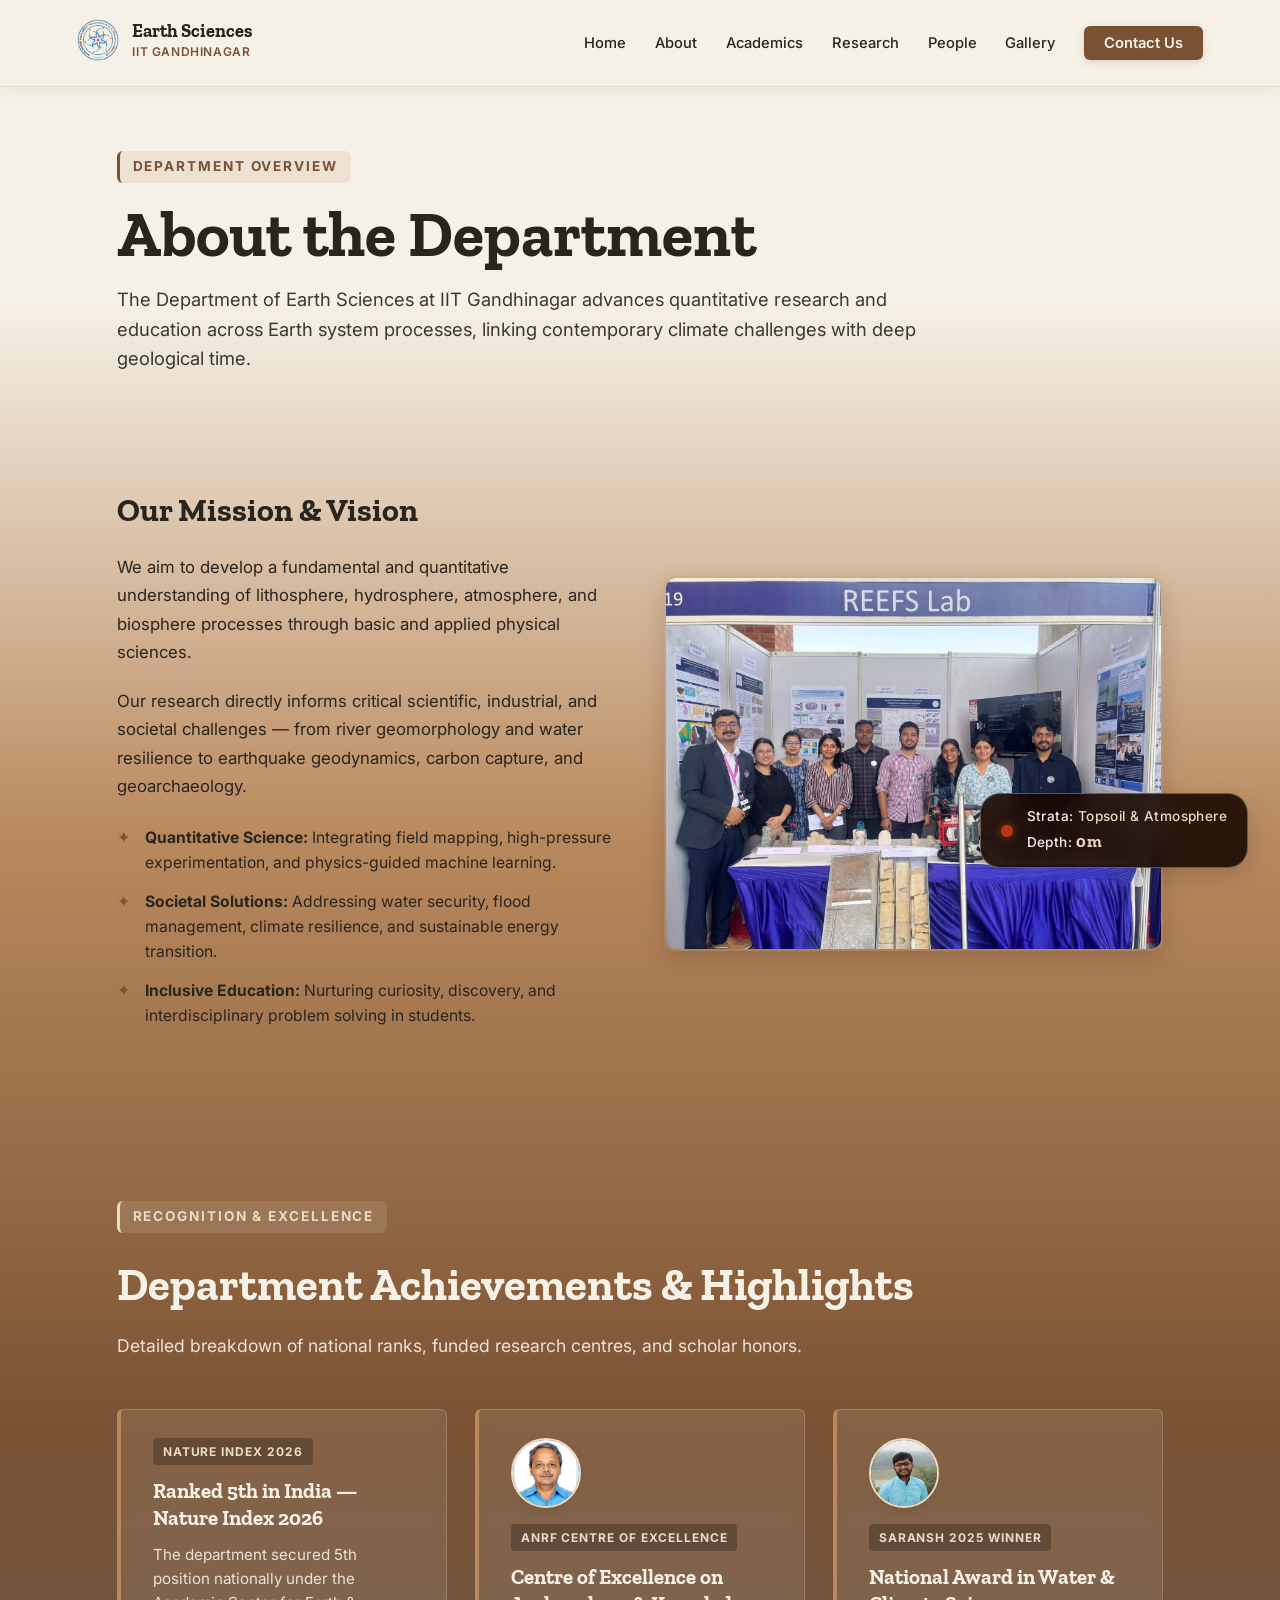
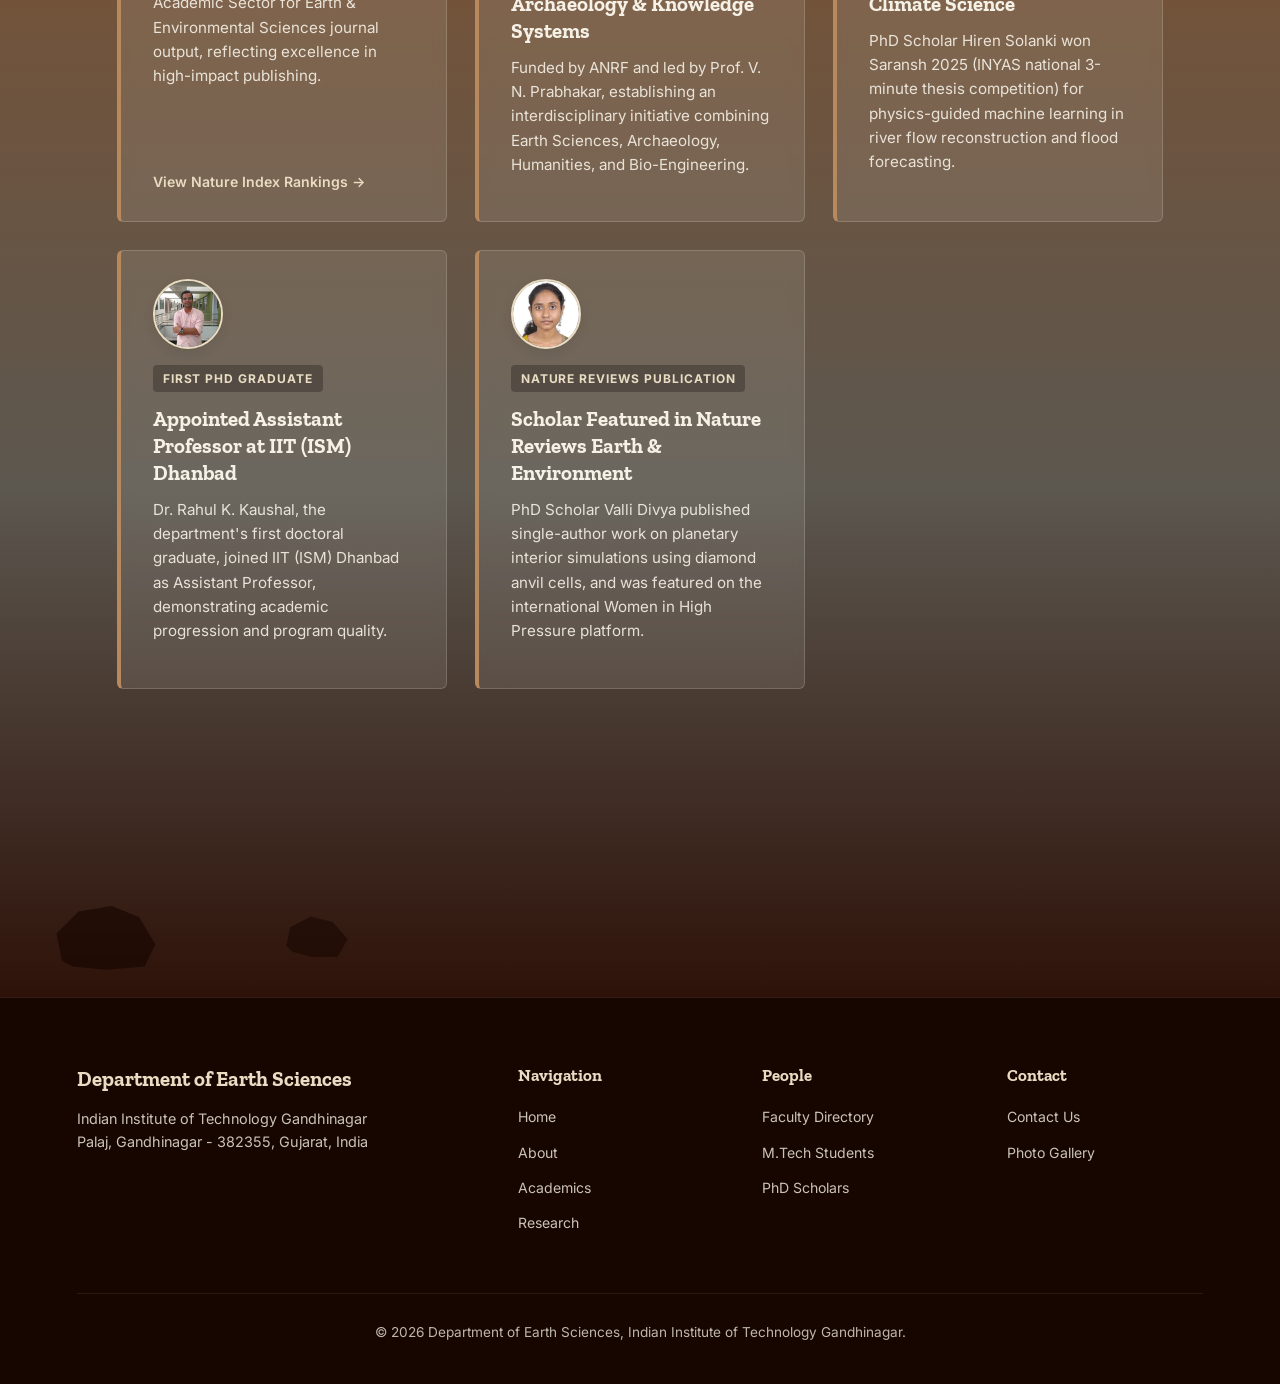
==== about.html @ 57dbfa50 "Save complete multi-page IITGN Earth Sciences website with official photos and strata design system" ====
<!DOCTYPE html>
<html lang="en">
<head>
  <meta charset="UTF-8">
  <meta name="viewport" content="width=device-width, initial-scale=1.0">
  <title>About Department | Earth Sciences | IIT Gandhinagar</title>
  <meta name="description" content="Learn about the Department of Earth Sciences at IIT Gandhinagar — mission, vision, national recognition, and achievements.">
  
  <link rel="preconnect" href="https://fonts.googleapis.com">
  <link rel="preconnect" href="https://fonts.gstatic.com" crossorigin>
  <link href="https://fonts.googleapis.com/css2?family=Zilla+Slab:wght@500;600;700&family=Inter:wght@400;500;600;700&display=swap" rel="stylesheet">
  
  <link rel="stylesheet" href="styles.css">
</head>
<body>

  <!-- Floating Depth HUD -->
  <div class="depth-hud" id="depth-hud">
    <div class="depth-hud-icon"></div>
    <div>
      <div>Strata: <span id="depth-layer" style="color: var(--bone)">Topsoil</span></div>
      <div>Depth: <span class="depth-hud-val" id="depth-val">0m</span></div>
    </div>
  </div>

  <!-- Navigation -->
  <nav>
    <a href="index.html" class="logo-container">
      <img src="assets/iitgnlogo-emblem.png" alt="IIT Gandhinagar Emblem" class="logo-badge-img">
      <div class="logo-text">
        <span class="logo-title">Earth Sciences</span>
        <span class="logo-sub">IIT Gandhinagar</span>
      </div>
    </a>
    <ul>
      <li><a href="index.html">Home</a></li>
      <li><a href="about.html" class="active">About</a></li>
      <li><a href="academics.html">Academics</a></li>
      <li><a href="research.html">Research</a></li>
      <li><a href="people.html">People</a></li>
      <li><a href="gallery.html">Gallery</a></li>
      <li><a href="contact.html" class="nav-cta">Contact Us</a></li>
    </ul>
  </nav>

  <!-- Header Banner -->
  <header style="padding: 4rem 6% 2rem; max-width: 1200px; margin: 0 auto;">
    <div class="eyebrow">Department Overview</div>
    <h1 style="font-family: var(--font-heading); font-size: clamp(2.5rem, 5vw, 4rem); line-height: 1.1; margin-bottom: 1rem; color: var(--text-dark);">
      About the Department
    </h1>
    <p class="sub" style="font-size: 1.15rem; max-width: 70ch; opacity: 0.9;">
      The Department of Earth Sciences at IIT Gandhinagar advances quantitative research and education across Earth system processes, linking contemporary climate challenges with deep geological time.
    </p>
  </header>

  <!-- Main Content -->
  <section class="content">
    <div class="about-grid">
      <div class="about-text">
        <h2 style="font-family: var(--font-heading); font-size: 2rem; margin-bottom: 1rem;">Our Mission & Vision</h2>
        <p>We aim to develop a fundamental and quantitative understanding of lithosphere, hydrosphere, atmosphere, and biosphere processes through basic and applied physical sciences.</p>
        <p>Our research directly informs critical scientific, industrial, and societal challenges — from river geomorphology and water resilience to earthquake geodynamics, carbon capture, and geoarchaeology.</p>
        
        <ul class="mission-list">
          <li><strong>Quantitative Science:</strong> Integrating field mapping, high-pressure experimentation, and physics-guided machine learning.</li>
          <li><strong>Societal Solutions:</strong> Addressing water security, flood management, climate resilience, and sustainable energy transition.</li>
          <li><strong>Inclusive Education:</strong> Nurturing curiosity, discovery, and interdisciplinary problem solving in students.</li>
        </ul>
      </div>
      <div style="border-radius: var(--radius-md); overflow: hidden; box-shadow: var(--shadow-md); border: 2px solid rgba(185, 137, 94, 0.3);">
        <img src="assets/c0b53aea-920a-40c4-ae21-28999b16f341-815x611.jpg" alt="Field Expedition" style="width: 100%; height: 100%; object-fit: cover; display: block;">
      </div>
    </div>
  </section>

  <!-- Department Achievements -->
  <section class="content text-light-theme" id="achievements">
    <div class="section-header">
      <div class="eyebrow" style="color: var(--bone); background: rgba(255,255,255,0.1); border-color: var(--bone);">Recognition & Excellence</div>
      <h2>Department Achievements & Highlights</h2>
      <p class="section-sub">Detailed breakdown of national ranks, funded research centres, and scholar honors.</p>
    </div>

    <div class="achievements-grid">
      <div class="achievement-card">
        <span class="achievement-tag">Nature Index 2026</span>
        <h3>Ranked 5th in India — Nature Index 2026</h3>
        <p>The department secured 5th position nationally under the Academic Sector for Earth & Environmental Sciences journal output, reflecting excellence in high-impact publishing.</p>
        <a href="https://www.nature.com/nature-index/institution-outputs/generate/earth-and-environmental/countries-India/academic" target="_blank" class="achievement-link">View Nature Index Rankings →</a>
      </div>

      <div class="achievement-card">
        <img src="assets/pp201-635x423.png" alt="Prof. V.N. Prabhakar" class="achievement-media-img">
        <span class="achievement-tag">ANRF Centre of Excellence</span>
        <h3>Centre of Excellence on Archaeology & Knowledge Systems</h3>
        <p>Funded by ANRF and led by Prof. V. N. Prabhakar, establishing an interdisciplinary initiative combining Earth Sciences, Archaeology, Humanities, and Bio-Engineering.</p>
      </div>

      <div class="achievement-card">
        <img src="assets/hiren-solanki-4.webp" alt="Hiren Solanki PhD Scholar" class="achievement-media-img">
        <span class="achievement-tag">Saransh 2025 Winner</span>
        <h3>National Award in Water & Climate Science</h3>
        <p>PhD Scholar Hiren Solanki won Saransh 2025 (INYAS national 3-minute thesis competition) for physics-guided machine learning in river flow reconstruction and flood forecasting.</p>
      </div>

      <div class="achievement-card">
        <img src="assets/rahul-kaushal-3.webp" alt="Dr. Rahul K. Kaushal" class="achievement-media-img">
        <span class="achievement-tag">First PhD Graduate</span>
        <h3>Appointed Assistant Professor at IIT (ISM) Dhanbad</h3>
        <p>Dr. Rahul K. Kaushal, the department's first doctoral graduate, joined IIT (ISM) Dhanbad as Assistant Professor, demonstrating academic progression and program quality.</p>
      </div>

      <div class="achievement-card">
        <img src="assets/rvalli-divya.jpg" alt="Valli Divya PhD Scholar" class="achievement-media-img">
        <span class="achievement-tag">Nature Reviews Publication</span>
        <h3>Scholar Featured in Nature Reviews Earth & Environment</h3>
        <p>PhD Scholar Valli Divya published single-author work on planetary interior simulations using diamond anvil cells, and was featured on the international Women in High Pressure platform.</p>
      </div>
    </div>
  </section>

  <!-- Sediment Strip -->
  <div class="sediment-strip" aria-hidden="true">
    <svg class="rock-decor r1" viewBox="0 0 100 70" xmlns="http://www.w3.org/2000/svg">
      <polygon points="10,60 5,35 25,15 55,10 80,20 95,45 85,65 50,68 20,65"/>
    </svg>
    <svg class="rock-decor r2" viewBox="0 0 100 70" xmlns="http://www.w3.org/2000/svg">
      <polygon points="8,55 10,30 35,12 65,15 88,35 78,60 45,65 18,62"/>
    </svg>
  </div>

  <!-- Footer -->
  <footer>
    <div class="footer-grid">
      <div class="footer-brand">
        <h3>Department of Earth Sciences</h3>
        <p>Indian Institute of Technology Gandhinagar<br>Palaj, Gandhinagar - 382355, Gujarat, India</p>
      </div>
      <div class="footer-col">
        <h4>Navigation</h4>
        <ul>
          <li><a href="index.html">Home</a></li>
          <li><a href="about.html">About</a></li>
          <li><a href="academics.html">Academics</a></li>
          <li><a href="research.html">Research</a></li>
        </ul>
      </div>
      <div class="footer-col">
        <h4>People</h4>
        <ul>
          <li><a href="people.html">Faculty Directory</a></li>
          <li><a href="people.html">M.Tech Students</a></li>
          <li><a href="people.html">PhD Scholars</a></li>
        </ul>
      </div>
      <div class="footer-col">
        <h4>Contact</h4>
        <ul>
          <li><a href="contact.html">Contact Us</a></li>
          <li><a href="gallery.html">Photo Gallery</a></li>
        </ul>
      </div>
    </div>
    <div class="footer-bottom">
      <p>© 2026 Department of Earth Sciences, Indian Institute of Technology Gandhinagar.</p>
    </div>
  </footer>

  <script src="script.js"></script>
</body>
</html>
---- styles.css ----
/* ==========================================================================
   Department of Earth Sciences | IIT Gandhinagar
   Design System: Geological Strata Theme
   ========================================================================== */

:root {
  --layer-white: #F6F1E7;
  --layer-mud: #B9895E;
  --layer-mud-dark: #7A5233;
  --layer-gravel: #5C574F;
  --layer-magma-1: #2B0E05;
  --layer-magma-2: #B23A0E;
  --text-dark: #2A241E;
  --text-light: #F6F1E7;
  --bone: #E9DCC3;
  --rock-dark: #170600;

  --font-heading: 'Zilla Slab', serif;
  --font-body: 'Inter', sans-serif;
  
  --shadow-sm: 0 4px 12px rgba(0, 0, 0, 0.08);
  --shadow-md: 0 8px 24px rgba(0, 0, 0, 0.15);
  --shadow-lg: 0 16px 36px rgba(0, 0, 0, 0.25);
  --radius-sm: 6px;
  --radius-md: 12px;
  --radius-lg: 20px;
  --transition: all 0.3s cubic-bezier(0.25, 0.8, 0.25, 1);
}

* {
  margin: 0;
  padding: 0;
  box-sizing: border-box;
}

html {
  scroll-behavior: smooth;
}

body {
  font-family: var(--font-body);
  color: var(--text-dark);
  line-height: 1.6;
  position: relative;
  /* One continuous strata gradient behind the entire page */
  background: linear-gradient(
    to bottom,
    var(--layer-white) 0%,
    var(--layer-white) 10%,
    var(--layer-mud) 28%,
    var(--layer-mud-dark) 48%,
    var(--layer-gravel) 70%,
    var(--layer-magma-1) 88%,
    var(--layer-magma-2) 100%
  );
  min-height: 100vh;
  overflow-x: hidden;
}

/* ---------- DEPTH INDICATOR HUD ---------- */
.depth-hud {
  position: fixed;
  bottom: 2rem;
  right: 2rem;
  background: rgba(23, 6, 0, 0.88);
  border: 1px solid rgba(233, 220, 195, 0.35);
  backdrop-filter: blur(10px);
  color: var(--text-light);
  padding: 0.75rem 1.25rem;
  border-radius: var(--radius-lg);
  z-index: 999;
  display: flex;
  align-items: center;
  gap: 0.85rem;
  box-shadow: var(--shadow-md);
  font-size: 0.85rem;
  font-weight: 500;
  letter-spacing: 0.03em;
  transition: var(--transition);
}

.depth-hud:hover {
  transform: translateY(-2px);
  border-color: var(--bone);
}

.depth-hud-icon {
  width: 12px;
  height: 12px;
  border-radius: 50%;
  background: var(--layer-magma-2);
  box-shadow: 0 0 10px var(--layer-magma-2);
  animation: pulse 2s infinite;
}

@keyframes pulse {
  0% { transform: scale(0.95); opacity: 0.8; }
  50% { transform: scale(1.15); opacity: 1; }
  100% { transform: scale(0.95); opacity: 0.8; }
}

.depth-hud-val {
  font-family: var(--font-heading);
  font-weight: 700;
  color: var(--bone);
  font-size: 1.05rem;
}

/* ---------- NAVIGATION ---------- */
nav {
  display: flex;
  justify-content: space-between;
  align-items: center;
  padding: 1.2rem 6%;
  position: sticky;
  top: 0;
  background: rgba(246, 241, 231, 0.92);
  backdrop-filter: blur(12px);
  z-index: 100;
  box-shadow: 0 2px 20px rgba(42, 36, 30, 0.06);
  border-bottom: 1px solid rgba(185, 137, 94, 0.2);
  transition: var(--transition);
}

.logo-container {
  display: flex;
  align-items: center;
  gap: 0.85rem;
  text-decoration: none;
}

.logo-badge-img {
  height: 42px;
  width: auto;
  object-fit: contain;
}

.logo-text {
  display: flex;
  flex-direction: column;
}

.logo-title {
  font-family: var(--font-heading);
  font-weight: 700;
  font-size: 1.15rem;
  color: var(--text-dark);
  line-height: 1.2;
}

.logo-sub {
  font-size: 0.75rem;
  color: var(--layer-mud-dark);
  font-weight: 600;
  letter-spacing: 0.05em;
  text-transform: uppercase;
}

nav ul {
  list-style: none;
  display: flex;
  gap: 1.8rem;
  align-items: center;
}

nav a {
  color: var(--text-dark);
  text-decoration: none;
  font-size: 0.92rem;
  font-weight: 500;
  padding-bottom: 4px;
  border-bottom: 2px solid transparent;
  transition: var(--transition);
}

nav a:hover, nav a.active {
  border-color: var(--layer-mud-dark);
  color: var(--layer-mud-dark);
}

.nav-cta {
  background: var(--layer-mud-dark);
  color: var(--text-light) !important;
  padding: 0.5rem 1.25rem !important;
  border-radius: var(--radius-sm);
  border-bottom: none !important;
  font-weight: 600;
  box-shadow: 0 2px 8px rgba(122, 82, 51, 0.2);
}

.nav-cta:hover {
  background: var(--layer-magma-1);
  transform: translateY(-1px);
}

/* ---------- HERO ---------- */
.hero {
  min-height: 82vh;
  display: grid;
  grid-template-columns: 1fr 1fr;
  gap: 3rem;
  align-items: center;
  padding: 4rem 6%;
  position: relative;
}

.hero-content {
  max-width: 600px;
}

.eyebrow {
  display: inline-block;
  font-size: 0.85rem;
  letter-spacing: 0.14em;
  text-transform: uppercase;
  color: var(--layer-mud-dark);
  font-weight: 700;
  margin-bottom: 1rem;
  background: rgba(185, 137, 94, 0.15);
  padding: 0.3rem 0.8rem;
  border-radius: var(--radius-sm);
  border-left: 3px solid var(--layer-mud-dark);
}

.hero h1 {
  font-family: var(--font-heading);
  font-weight: 700;
  font-size: clamp(2.8rem, 6vw, 4.8rem);
  line-height: 1.08;
  margin-bottom: 1.5rem;
  background: linear-gradient(
    to bottom,
    #2A241E 0%,
    #7A5233 40%,
    #5C574F 75%,
    #B23A0E 100%
  );
  -webkit-background-clip: text;
  background-clip: text;
  -webkit-text-fill-color: transparent;
  color: transparent;
}

.hero p.sub {
  font-size: 1.15rem;
  color: var(--text-dark);
  line-height: 1.7;
  opacity: 0.92;
  margin-bottom: 2rem;
}

.hero-actions {
  display: flex;
  gap: 1rem;
  flex-wrap: wrap;
}

.btn-primary {
  display: inline-flex;
  align-items: center;
  gap: 0.5rem;
  background: var(--layer-mud-dark);
  color: var(--text-light);
  padding: 0.85rem 1.75rem;
  border-radius: var(--radius-sm);
  text-decoration: none;
  font-weight: 600;
  font-size: 0.95rem;
  box-shadow: var(--shadow-sm);
  transition: var(--transition);
  border: none;
  cursor: pointer;
}

.btn-primary:hover {
  background: var(--rock-dark);
  transform: translateY(-2px);
  box-shadow: var(--shadow-md);
}

.btn-secondary {
  display: inline-flex;
  align-items: center;
  gap: 0.5rem;
  background: rgba(246, 241, 231, 0.6);
  border: 1px solid var(--layer-mud);
  color: var(--text-dark);
  padding: 0.85rem 1.75rem;
  border-radius: var(--radius-sm);
  text-decoration: none;
  font-weight: 600;
  font-size: 0.95rem;
  backdrop-filter: blur(4px);
  transition: var(--transition);
}

.btn-secondary:hover {
  background: rgba(246, 241, 231, 0.95);
  border-color: var(--layer-mud-dark);
  transform: translateY(-2px);
}

.hero-media {
  position: relative;
  border-radius: var(--radius-md);
  overflow: hidden;
  box-shadow: var(--shadow-lg);
  border: 4px solid var(--layer-white);
}

.hero-media img {
  width: 100%;
  height: 440px;
  object-fit: cover;
  display: block;
  transition: var(--transition);
}

.hero-media:hover img {
  transform: scale(1.03);
}

.hero-media-caption {
  position: absolute;
  bottom: 0;
  left: 0;
  right: 0;
  background: linear-gradient(to top, rgba(23, 6, 0, 0.9), transparent);
  color: var(--text-light);
  padding: 1.5rem 1.25rem 1rem;
  font-size: 0.85rem;
}

/* ---------- STATS ---------- */
.stats-wrapper {
  padding: 0 6% 3rem;
}

.stats {
  display: grid;
  grid-template-columns: repeat(3, 1fr);
  gap: 2rem;
  background: rgba(122, 82, 51, 0.15);
  backdrop-filter: blur(8px);
  border-radius: var(--radius-md);
  padding: 2.5rem 3rem;
  border: 1px solid rgba(185, 137, 94, 0.3);
}

.stat-card {
  text-align: center;
}

.stat-num {
  font-family: var(--font-heading);
  font-size: clamp(2.2rem, 4vw, 3.4rem);
  font-weight: 700;
  color: var(--text-dark);
  line-height: 1;
}

.stat-label {
  font-size: 0.95rem;
  font-weight: 600;
  color: var(--layer-mud-dark);
  margin-top: 0.5rem;
}

/* ---------- SECTION CONTAINERS ---------- */
section.content {
  padding: 5rem 6%;
  max-width: 1200px;
  margin: 0 auto;
}

.section-header {
  margin-bottom: 3rem;
}

.section-header h2 {
  font-family: var(--font-heading);
  font-size: clamp(2rem, 4vw, 2.8rem);
  margin-bottom: 0.75rem;
  position: relative;
  display: inline-block;
}

.section-header p.section-sub {
  font-size: 1.1rem;
  max-width: 65ch;
  opacity: 0.9;
}

/* Color overrides for dark strata layers */
.text-light-theme,
.text-light-theme h2,
.text-light-theme p,
.text-light-theme h3 {
  color: var(--text-light) !important;
}

/* ---------- ABOUT SECTION ---------- */
.about-grid {
  display: grid;
  grid-template-columns: 1fr 1fr;
  gap: 3rem;
  align-items: center;
}

.about-text p {
  margin-bottom: 1.25rem;
  font-size: 1.05rem;
  line-height: 1.7;
}

.mission-list {
  list-style: none;
  margin-top: 1.5rem;
}

.mission-list li {
  position: relative;
  padding-left: 1.75rem;
  margin-bottom: 0.85rem;
  font-size: 0.98rem;
}

.mission-list li::before {
  content: "✦";
  position: absolute;
  left: 0;
  color: var(--layer-mud-dark);
  font-size: 1rem;
}

/* ---------- ACHIEVEMENTS ---------- */
.achievements-grid {
  display: grid;
  grid-template-columns: repeat(auto-fit, minmax(320px, 1fr));
  gap: 1.75rem;
}

.achievement-card {
  background: rgba(246, 241, 231, 0.1);
  border: 1px solid rgba(246, 241, 231, 0.18);
  border-left: 4px solid var(--layer-mud);
  padding: 1.75rem 2rem;
  border-radius: var(--radius-sm);
  backdrop-filter: blur(6px);
  transition: var(--transition);
  display: flex;
  flex-direction: column;
}

.achievement-card:hover {
  transform: translateY(-4px);
  background: rgba(246, 241, 231, 0.16);
  border-left-color: var(--bone);
  box-shadow: var(--shadow-md);
}

.achievement-media-img {
  width: 70px;
  height: 70px;
  border-radius: 50%;
  object-fit: cover;
  border: 2px solid var(--bone);
  margin-bottom: 1rem;
  box-shadow: var(--shadow-sm);
}

.achievement-tag {
  display: inline-block;
  font-size: 0.75rem;
  font-weight: 700;
  text-transform: uppercase;
  letter-spacing: 0.08em;
  color: var(--bone);
  background: rgba(0, 0, 0, 0.25);
  padding: 0.25rem 0.6rem;
  border-radius: 4px;
  margin-bottom: 0.75rem;
  align-self: flex-start;
}

.achievement-card h3 {
  font-family: var(--font-heading);
  color: var(--text-light);
  font-size: 1.3rem;
  margin-bottom: 0.75rem;
  line-height: 1.3;
}

.achievement-card p {
  color: var(--text-light);
  opacity: 0.9;
  font-size: 0.95rem;
  line-height: 1.6;
  margin-bottom: 1rem;
  flex-grow: 1;
}

.achievement-link {
  color: var(--bone);
  text-decoration: none;
  font-size: 0.88rem;
  font-weight: 600;
  display: inline-flex;
  align-items: center;
  gap: 0.3rem;
  transition: var(--transition);
}

.achievement-link:hover {
  text-decoration: underline;
  color: var(--text-light);
}

/* ---------- ACADEMICS & RESEARCH TABS ---------- */
.tabs-container {
  margin-bottom: 2rem;
}

.tab-buttons {
  display: flex;
  gap: 0.75rem;
  border-bottom: 2px solid rgba(246, 241, 231, 0.2);
  padding-bottom: 0.5rem;
  flex-wrap: wrap;
}

.tab-btn {
  background: transparent;
  border: none;
  color: var(--text-light);
  opacity: 0.7;
  font-family: var(--font-body);
  font-size: 1rem;
  font-weight: 600;
  padding: 0.6rem 1.25rem;
  cursor: pointer;
  border-radius: var(--radius-sm);
  transition: var(--transition);
}

.tab-btn:hover {
  opacity: 1;
  background: rgba(246, 241, 231, 0.08);
}

.tab-btn.active {
  opacity: 1;
  background: var(--layer-mud);
  color: var(--text-light);
}

.tab-pane {
  display: none;
  animation: fadeIn 0.4s ease-in-out;
}

.tab-pane.active {
  display: block;
}

@keyframes fadeIn {
  from { opacity: 0; transform: translateY(8px); }
  to { opacity: 1; transform: translateY(0); }
}

.program-card {
  background: rgba(0, 0, 0, 0.2);
  border: 1px solid rgba(246, 241, 231, 0.15);
  border-radius: var(--radius-md);
  padding: 2rem;
  margin-bottom: 1.5rem;
}

.program-card h3 {
  font-family: var(--font-heading);
  color: var(--bone);
  font-size: 1.4rem;
  margin-bottom: 0.5rem;
}

/* ---------- RESEARCH LABS GRID ---------- */
.labs-grid {
  display: grid;
  grid-template-columns: repeat(auto-fit, minmax(300px, 1fr));
  gap: 1.5rem;
}

.lab-card {
  background: rgba(0, 0, 0, 0.25);
  border: 1px solid rgba(246, 241, 231, 0.15);
  padding: 1.5rem;
  border-radius: var(--radius-sm);
  transition: var(--transition);
}

.lab-card:hover {
  border-color: var(--bone);
  transform: translateY(-3px);
  background: rgba(0, 0, 0, 0.35);
}

.lab-card h4 {
  font-family: var(--font-heading);
  color: var(--bone);
  font-size: 1.15rem;
  margin-bottom: 0.4rem;
}

.lab-pi {
  font-size: 0.85rem;
  color: var(--layer-mud);
  font-weight: 600;
  margin-bottom: 0.6rem;
}

.lab-desc {
  font-size: 0.9rem;
  color: var(--text-light);
  opacity: 0.88;
  margin-bottom: 1rem;
}

/* ---------- PEOPLE DIRECTORY ---------- */
.people-controls {
  display: flex;
  justify-content: space-between;
  align-items: center;
  margin-bottom: 2rem;
  gap: 1.5rem;
  flex-wrap: wrap;
}

.search-input {
  background: rgba(0, 0, 0, 0.3);
  border: 1px solid rgba(246, 241, 231, 0.25);
  color: var(--text-light);
  padding: 0.65rem 1.25rem;
  border-radius: var(--radius-sm);
  font-family: var(--font-body);
  font-size: 0.92rem;
  width: 320px;
  transition: var(--transition);
}

.search-input:focus {
  outline: none;
  border-color: var(--bone);
  box-shadow: 0 0 10px rgba(233, 220, 195, 0.2);
}

.search-input::placeholder {
  color: rgba(246, 241, 231, 0.5);
}

.people-grid {
  display: grid;
  grid-template-columns: repeat(auto-fill, minmax(260px, 1fr));
  gap: 1.5rem;
}

.person-card {
  background: rgba(0, 0, 0, 0.28);
  border: 1px solid rgba(246, 241, 231, 0.15);
  border-radius: var(--radius-sm);
  padding: 1.5rem;
  transition: var(--transition);
  display: flex;
  flex-direction: column;
}

.person-card:hover {
  transform: translateY(-3px);
  border-color: var(--bone);
  background: rgba(0, 0, 0, 0.4);
}

.person-avatar-img {
  width: 64px;
  height: 64px;
  border-radius: 50%;
  object-fit: cover;
  margin-bottom: 1rem;
  border: 2px solid var(--bone);
  box-shadow: var(--shadow-sm);
}

.person-avatar-text {
  width: 64px;
  height: 64px;
  border-radius: 50%;
  background: var(--layer-mud);
  color: var(--text-light);
  font-family: var(--font-heading);
  font-weight: 700;
  font-size: 1.2rem;
  display: flex;
  align-items: center;
  justify-content: center;
  margin-bottom: 1rem;
  border: 2px solid var(--bone);
}

.person-name {
  font-family: var(--font-heading);
  font-size: 1.15rem;
  color: var(--text-light);
  font-weight: 700;
  margin-bottom: 0.25rem;
}

.person-role {
  font-size: 0.82rem;
  color: var(--bone);
  font-weight: 600;
  margin-bottom: 0.6rem;
  text-transform: uppercase;
  letter-spacing: 0.04em;
}

.person-research {
  font-size: 0.88rem;
  color: var(--text-light);
  opacity: 0.85;
  line-height: 1.5;
  margin-bottom: 1rem;
  flex-grow: 1;
}

.person-link {
  color: var(--bone);
  text-decoration: none;
  font-size: 0.82rem;
  font-weight: 600;
  display: inline-flex;
  align-items: center;
  gap: 0.3rem;
}

.person-link:hover {
  text-decoration: underline;
}

/* ---------- GALLERY ---------- */
.gallery-grid {
  display: grid;
  grid-template-columns: repeat(auto-fit, minmax(280px, 1fr));
  gap: 1.5rem;
}

.gallery-card {
  position: relative;
  border-radius: var(--radius-sm);
  overflow: hidden;
  aspect-ratio: 4 / 3;
  border: 1px solid rgba(246, 241, 231, 0.2);
  cursor: pointer;
  background: rgba(0, 0, 0, 0.3);
}

.gallery-card img {
  width: 100%;
  height: 100%;
  object-fit: cover;
  display: block;
  transition: var(--transition);
}

.gallery-card:hover img {
  transform: scale(1.06);
}

.gallery-overlay {
  position: absolute;
  inset: 0;
  background: linear-gradient(to top, rgba(23, 6, 0, 0.88) 0%, transparent 60%);
  display: flex;
  align-items: flex-end;
  padding: 1.25rem;
  color: var(--text-light);
  font-size: 0.92rem;
  font-weight: 600;
  font-family: var(--font-heading);
}

/* ---------- LIGHTBOX MODAL ---------- */
.modal-overlay {
  position: fixed;
  inset: 0;
  background: rgba(23, 6, 0, 0.92);
  backdrop-filter: blur(12px);
  z-index: 1000;
  display: none;
  align-items: center;
  justify-content: center;
  padding: 2rem;
}

.modal-overlay.active {
  display: flex;
}

.modal-content {
  position: relative;
  max-width: 900px;
  width: 100%;
  background: var(--layer-magma-1);
  border: 1px solid rgba(246, 241, 231, 0.2);
  border-radius: var(--radius-md);
  overflow: hidden;
  box-shadow: var(--shadow-lg);
}

.modal-close {
  position: absolute;
  top: 1rem;
  right: 1rem;
  background: rgba(0, 0, 0, 0.6);
  color: var(--text-light);
  border: none;
  width: 36px;
  height: 36px;
  border-radius: 50%;
  font-size: 1.2rem;
  cursor: pointer;
  z-index: 10;
}

.modal-body img {
  width: 100%;
  max-height: 550px;
  object-fit: contain;
  display: block;
  background: #000;
}

.modal-caption {
  padding: 1.25rem;
  color: var(--text-light);
  font-family: var(--font-heading);
  font-size: 1.1rem;
  background: var(--layer-magma-1);
}

/* ---------- SEDIMENT / ARTIFACT STRIP ---------- */
.sediment-strip {
  position: relative;
  height: 180px;
  overflow: hidden;
  margin-top: 3rem;
}

.rock-decor {
  position: absolute;
  fill: #170600;
  pointer-events: none;
}

.rock-decor.r1 { width: 110px; bottom: 25px; left: 4%; opacity: 0.65; }
.rock-decor.r2 { width: 75px; bottom: 35px; left: 22%; opacity: 0.55; transform: rotate(8deg); }
.rock-decor.r3 { width: 130px; bottom: 20px; right: 10%; opacity: 0.7; transform: rotate(-6deg); }
.rock-decor.r4 { width: 65px; bottom: 40px; right: 30%; opacity: 0.5; transform: rotate(20deg); }
.rock-decor.shard1 { width: 40px; bottom: 45px; left: 40%; opacity: 0.6; transform: rotate(-12deg); }
.rock-decor.shard2 { width: 34px; bottom: 50px; right: 46%; opacity: 0.55; transform: rotate(18deg); }

/* ---------- FOOTER ---------- */
footer {
  background: var(--rock-dark);
  padding: 4rem 6% 2.5rem;
  color: var(--text-light);
  border-top: 1px solid rgba(246, 241, 231, 0.1);
}

.footer-grid {
  display: grid;
  grid-template-columns: 2fr 1fr 1fr 1fr;
  gap: 3rem;
  max-width: 1200px;
  margin: 0 auto 3rem;
}

.footer-brand h3 {
  font-family: var(--font-heading);
  font-size: 1.3rem;
  color: var(--bone);
  margin-bottom: 0.75rem;
}

.footer-brand p {
  font-size: 0.9rem;
  opacity: 0.8;
  line-height: 1.6;
  max-width: 350px;
}

.footer-col h4 {
  font-family: var(--font-heading);
  font-size: 1.05rem;
  color: var(--bone);
  margin-bottom: 1rem;
}

.footer-col ul {
  list-style: none;
}

.footer-col li {
  margin-bottom: 0.6rem;
}

.footer-col a {
  color: var(--text-light);
  opacity: 0.8;
  text-decoration: none;
  font-size: 0.88rem;
  transition: var(--transition);
}

.footer-col a:hover {
  opacity: 1;
  color: var(--bone);
  padding-left: 3px;
}

.footer-bottom {
  border-top: 1px solid rgba(246, 241, 231, 0.1);
  padding-top: 1.75rem;
  text-align: center;
  font-size: 0.85rem;
  opacity: 0.75;
}

/* ---------- RESPONSIVE MEDIA QUERIES ---------- */
@media (max-width: 900px) {
  .hero { grid-template-columns: 1fr; gap: 2.5rem; text-align: center; }
  .hero-content { max-width: 100%; }
  .hero-actions { justify-content: center; }
  .eyebrow { margin: 0 auto 1rem; }
  .about-grid { grid-template-columns: 1fr; }
  .footer-grid { grid-template-columns: 1fr 1fr; }
}

@media (max-width: 640px) {
  nav { padding: 1rem 4%; }
  nav ul { display: none; }
  .stats { grid-template-columns: 1fr; gap: 1.5rem; padding: 1.5rem; }
  .footer-grid { grid-template-columns: 1fr; gap: 2rem; }
  .depth-hud { bottom: 1rem; right: 1rem; padding: 0.5rem 0.85rem; }
}
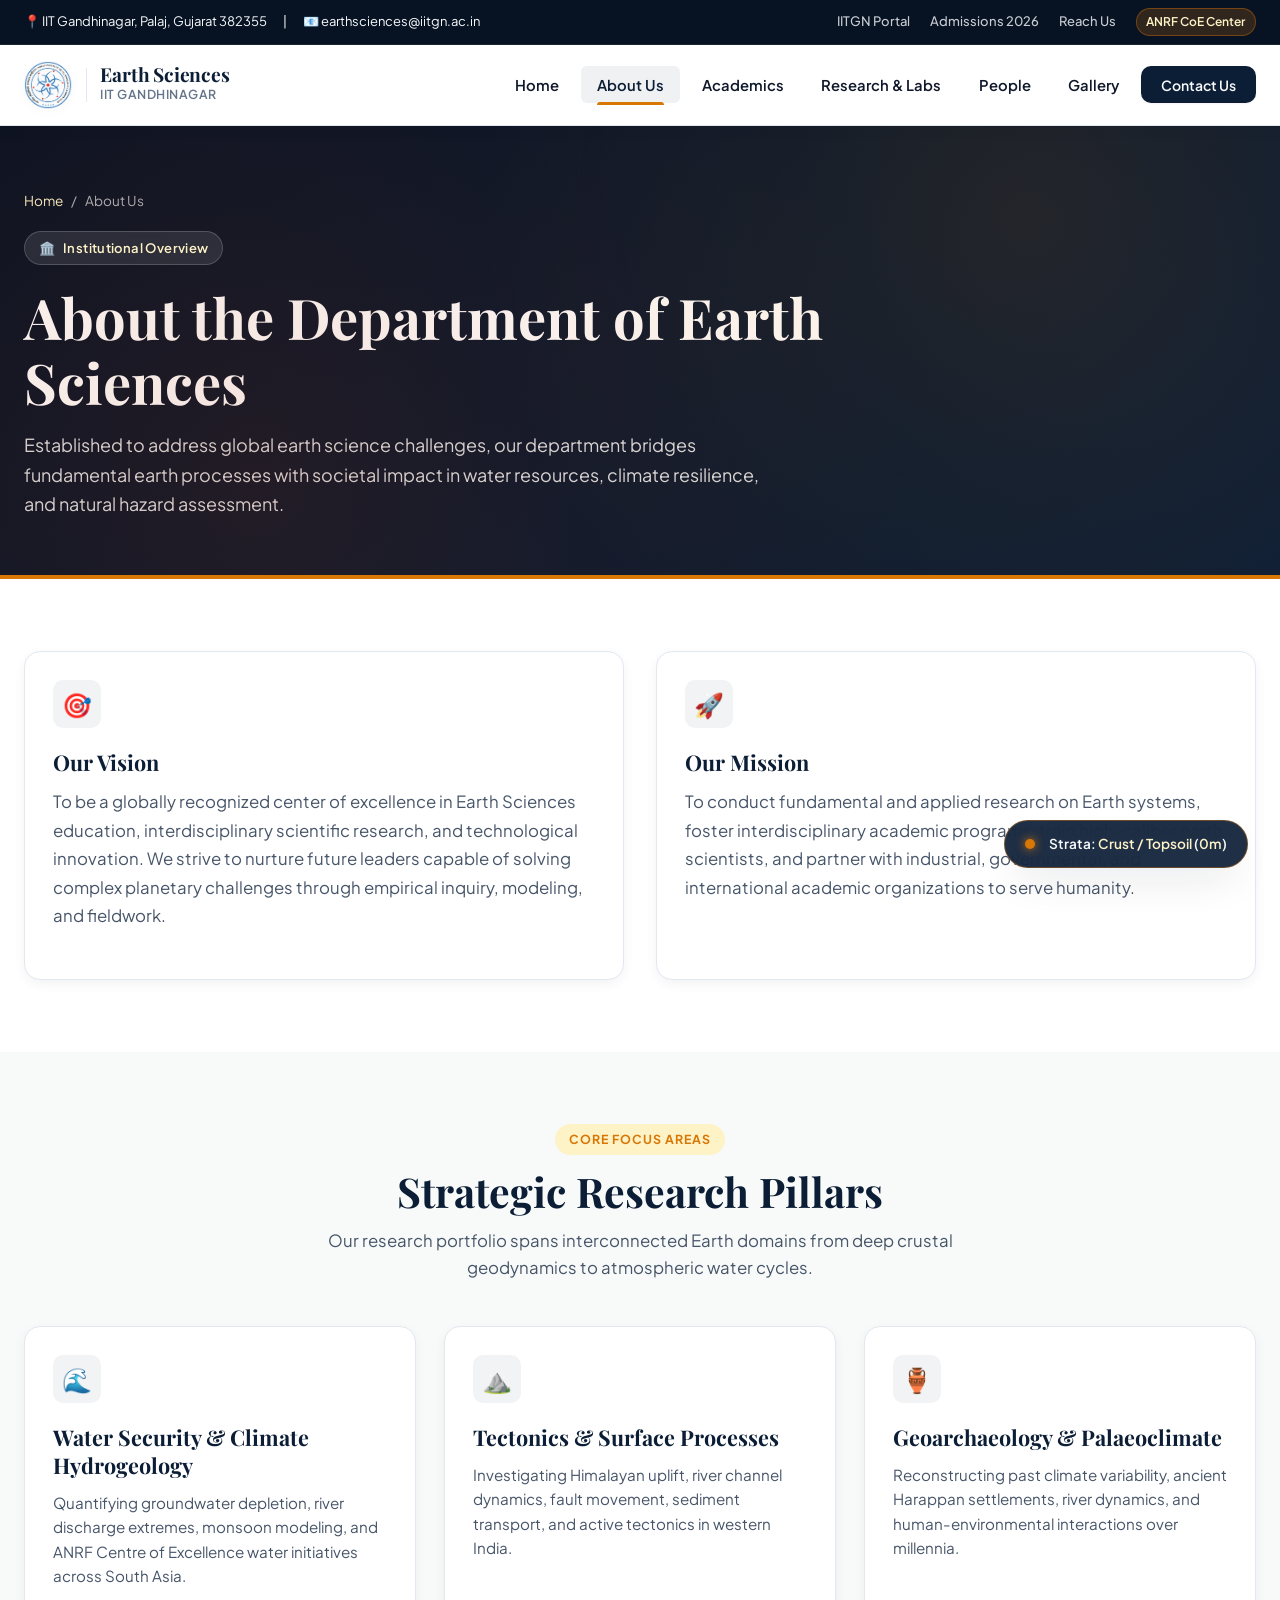
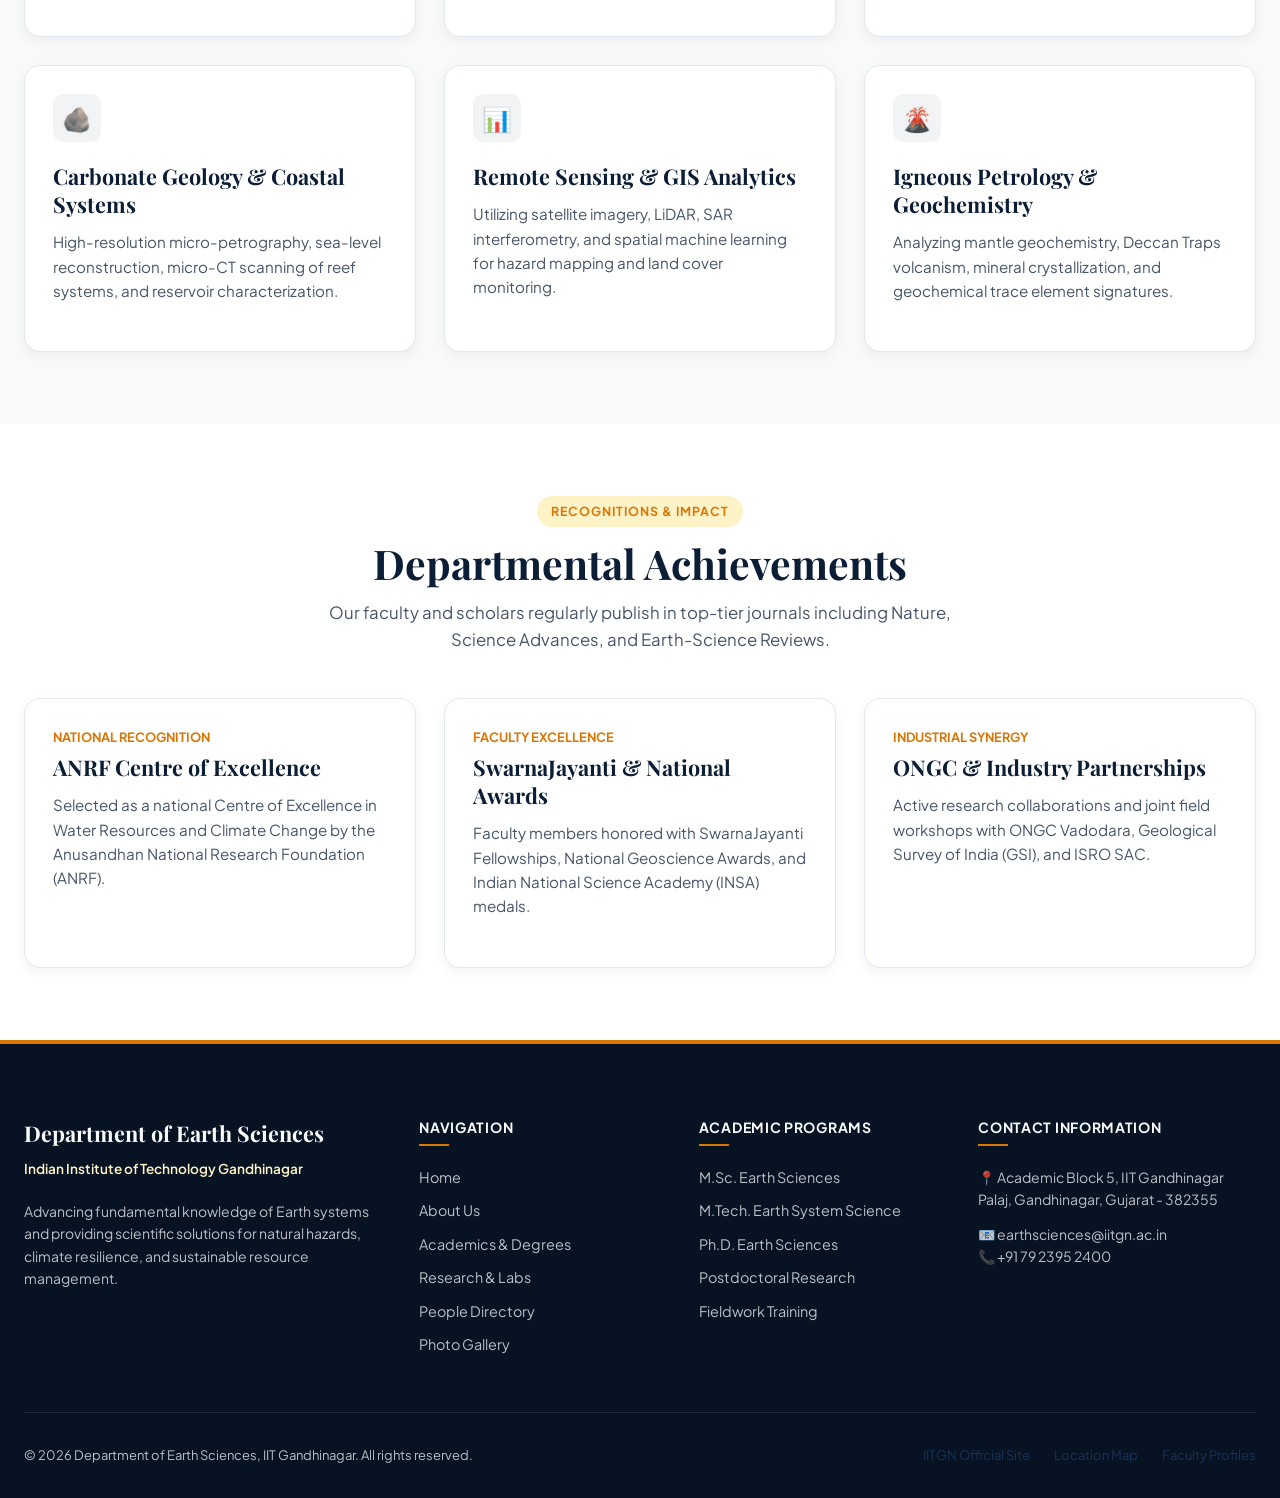
==== commit 641251e9: "Upload complete IITGN Earth Sciences website codebase and assets" ====
--- a/about.html
+++ b/about.html
@@ -4,169 +4,268 @@
   <meta charset="UTF-8">
   <meta name="viewport" content="width=device-width, initial-scale=1.0">
   <title>About Department | Earth Sciences | IIT Gandhinagar</title>
-  <meta name="description" content="Learn about the Department of Earth Sciences at IIT Gandhinagar — mission, vision, national recognition, and achievements.">
-  
-  <link rel="preconnect" href="https://fonts.googleapis.com">
-  <link rel="preconnect" href="https://fonts.gstatic.com" crossorigin>
-  <link href="https://fonts.googleapis.com/css2?family=Zilla+Slab:wght@500;600;700&family=Inter:wght@400;500;600;700&display=swap" rel="stylesheet">
-  
+  <meta name="description" content="Learn about the Department of Earth Sciences at IIT Gandhinagar — history, vision, research objectives, and achievements.">
   <link rel="stylesheet" href="styles.css">
 </head>
 <body>
 
-  <!-- Floating Depth HUD -->
+  <!-- Top Utility Bar -->
+  <div class="top-bar">
+    <div class="container">
+      <div style="display: flex; gap: 1rem; align-items: center;">
+        <span>📍 IIT Gandhinagar, Palaj, Gujarat 382355</span>
+        <span>|</span>
+        <span>📧 earthsciences@iitgn.ac.in</span>
+      </div>
+      <div class="top-bar-links">
+        <a href="https://iitgn.ac.in" target="_blank">IITGN Portal</a>
+        <a href="academics.html">Admissions 2026</a>
+        <a href="contact.html">Reach Us</a>
+        <span class="top-bar-badge">ANRF CoE Center</span>
+      </div>
+    </div>
+  </div>
+
+  <!-- Institutional Site Header -->
+  <header class="site-header">
+    <div class="container nav-wrapper">
+      <a href="index.html" class="brand-identity">
+        <img src="assets/iitgnlogo-emblem.png" alt="IIT Gandhinagar Emblem" class="brand-logo-img">
+        <div class="brand-divider"></div>
+        <div class="brand-titles">
+          <span class="brand-dept">Earth Sciences</span>
+          <span class="brand-inst">IIT Gandhinagar</span>
+        </div>
+      </a>
+      <nav class="main-nav">
+        <ul>
+          <li><a href="index.html" class="nav-link">Home</a></li>
+          <li><a href="about.html" class="nav-link active">About Us</a></li>
+          <li class="has-dropdown">
+            <a href="academics.html" class="nav-link">Academics</a>
+            <div class="nav-dropdown">
+              <a href="academics.html#msc">M.Sc. Earth Sciences</a>
+              <a href="academics.html#mtech-program">M.Tech. Earth System Science</a>
+              <a href="academics.html#phd-program">Ph.D. Earth Sciences</a>
+              <a href="academics.html#fieldwork">Fieldwork Training</a>
+            </div>
+          </li>
+          <li class="has-dropdown">
+            <a href="research.html" class="nav-link">Research &amp; Labs</a>
+            <div class="nav-dropdown">
+              <a href="research.html#labs">Research Labs</a>
+              <a href="research.html#equipments">Equipment Inventory</a>
+              <a href="research.html#software">Software Inventory</a>
+              <a href="research.html#cif">Central Instrumentation Facility</a>
+              <a href="research.html#centres">Research Centres</a>
+            </div>
+          </li>
+          <li class="has-dropdown">
+            <a href="people.html" class="nav-link">People</a>
+            <div class="nav-dropdown">
+              <a href="people.html?filter=faculty">Faculty</a>
+              <a href="people.html?filter=mtech">M.Tech Students</a>
+              <a href="people.html?filter=phd">PhD Scholars</a>
+              <a href="people.html?filter=pdf">Postdoctoral Fellows</a>
+              <a href="people.html?filter=alumni">Alumni</a>
+              <a href="people.html?filter=staff">Staff</a>
+            </div>
+          </li>
+          <li><a href="gallery.html" class="nav-link">Gallery</a></li>
+          <li><a href="contact.html" class="nav-cta-btn">Contact Us</a></li>
+        </ul>
+      </nav>
+    </div>
+  </header>
+
+  <!-- Page Hero Banner Template -->
+  <section class="page-hero">
+    <div class="container">
+      <div class="hero-breadcrumbs">
+        <a href="index.html">Home</a>
+        <span>/</span>
+        <span>About Us</span>
+      </div>
+      <div class="hero-badge">
+        <span>🏛️</span> Institutional Overview
+      </div>
+      <h1 class="hero-title">About the Department of Earth Sciences</h1>
+      <p class="hero-subtitle">
+        Established to address global earth science challenges, our department bridges fundamental earth processes with societal impact in water resources, climate resilience, and natural hazard assessment.
+      </p>
+    </div>
+  </section>
+
+  <!-- Department Vision & Mission Section -->
+  <section class="site-section bg-surface">
+    <div class="container">
+      <div class="card-grid-2">
+        <div class="inst-card">
+          <div class="inst-card-icon">🎯</div>
+          <h2 class="inst-card-title">Our Vision</h2>
+          <p class="inst-card-desc" style="font-size: 1.05rem; line-height: 1.7;">
+            To be a globally recognized center of excellence in Earth Sciences education, interdisciplinary scientific research, and technological innovation. We strive to nurture future leaders capable of solving complex planetary challenges through empirical inquiry, modeling, and fieldwork.
+          </p>
+        </div>
+
+        <div class="inst-card">
+          <div class="inst-card-icon">🚀</div>
+          <h2 class="inst-card-title">Our Mission</h2>
+          <p class="inst-card-desc" style="font-size: 1.05rem; line-height: 1.7;">
+            To conduct fundamental and applied research on Earth systems, foster interdisciplinary academic programs, train high-caliber earth scientists, and partner with industrial, governmental, and international academic organizations to serve humanity.
+          </p>
+        </div>
+      </div>
+    </div>
+  </section>
+
+  <!-- Key Pillars & Strategic Objectives -->
+  <section class="site-section">
+    <div class="container">
+      <div class="section-header text-center">
+        <span class="section-pill">Core Focus Areas</span>
+        <h2 class="section-title">Strategic Research Pillars</h2>
+        <p class="section-subtitle">Our research portfolio spans interconnected Earth domains from deep crustal geodynamics to atmospheric water cycles.</p>
+      </div>
+
+      <div class="card-grid-3">
+        <div class="inst-card">
+          <div class="inst-card-icon">🌊</div>
+          <h3 class="inst-card-title">Water Security & Climate Hydrogeology</h3>
+          <p class="inst-card-desc">Quantifying groundwater depletion, river discharge extremes, monsoon modeling, and ANRF Centre of Excellence water initiatives across South Asia.</p>
+        </div>
+
+        <div class="inst-card">
+          <div class="inst-card-icon">⛰️</div>
+          <h3 class="inst-card-title">Tectonics & Surface Processes</h3>
+          <p class="inst-card-desc">Investigating Himalayan uplift, river channel dynamics, fault movement, sediment transport, and active tectonics in western India.</p>
+        </div>
+
+        <div class="inst-card">
+          <div class="inst-card-icon">🏺</div>
+          <h3 class="inst-card-title">Geoarchaeology & Palaeoclimate</h3>
+          <p class="inst-card-desc">Reconstructing past climate variability, ancient Harappan settlements, river dynamics, and human-environmental interactions over millennia.</p>
+        </div>
+
+        <div class="inst-card">
+          <div class="inst-card-icon">🪨</div>
+          <h3 class="inst-card-title">Carbonate Geology & Coastal Systems</h3>
+          <p class="inst-card-desc">High-resolution micro-petrography, sea-level reconstruction, micro-CT scanning of reef systems, and reservoir characterization.</p>
+        </div>
+
+        <div class="inst-card">
+          <div class="inst-card-icon">📊</div>
+          <h3 class="inst-card-title">Remote Sensing & GIS Analytics</h3>
+          <p class="inst-card-desc">Utilizing satellite imagery, LiDAR, SAR interferometry, and spatial machine learning for hazard mapping and land cover monitoring.</p>
+        </div>
+
+        <div class="inst-card">
+          <div class="inst-card-icon">🌋</div>
+          <h3 class="inst-card-title">Igneous Petrology & Geochemistry</h3>
+          <p class="inst-card-desc">Analyzing mantle geochemistry, Deccan Traps volcanism, mineral crystallization, and geochemical trace element signatures.</p>
+        </div>
+      </div>
+    </div>
+  </section>
+
+  <!-- Departmental Achievements -->
+  <section class="site-section bg-surface">
+    <div class="container">
+      <div class="section-header text-center">
+        <span class="section-pill">Recognitions & Impact</span>
+        <h2 class="section-title">Departmental Achievements</h2>
+        <p class="section-subtitle">Our faculty and scholars regularly publish in top-tier journals including Nature, Science Advances, and Earth-Science Reviews.</p>
+      </div>
+
+      <div class="card-grid-3">
+        <div class="inst-card">
+          <div style="font-size: 0.8rem; font-weight: 700; color: var(--accent-gold); text-transform: uppercase;">National Recognition</div>
+          <h3 class="inst-card-title" style="margin-top: 0.35rem;">ANRF Centre of Excellence</h3>
+          <p class="inst-card-desc">Selected as a national Centre of Excellence in Water Resources and Climate Change by the Anusandhan National Research Foundation (ANRF).</p>
+        </div>
+
+        <div class="inst-card">
+          <div style="font-size: 0.8rem; font-weight: 700; color: var(--accent-gold); text-transform: uppercase;">Faculty Excellence</div>
+          <h3 class="inst-card-title" style="margin-top: 0.35rem;">SwarnaJayanti & National Awards</h3>
+          <p class="inst-card-desc">Faculty members honored with SwarnaJayanti Fellowships, National Geoscience Awards, and Indian National Science Academy (INSA) medals.</p>
+        </div>
+
+        <div class="inst-card">
+          <div style="font-size: 0.8rem; font-weight: 700; color: var(--accent-gold); text-transform: uppercase;">Industrial Synergy</div>
+          <h3 class="inst-card-title" style="margin-top: 0.35rem;">ONGC & Industry Partnerships</h3>
+          <p class="inst-card-desc">Active research collaborations and joint field workshops with ONGC Vadodara, Geological Survey of India (GSI), and ISRO SAC.</p>
+        </div>
+      </div>
+    </div>
+  </section>
+
+  <!-- Geological Scroll Depth HUD Widget -->
   <div class="depth-hud" id="depth-hud">
-    <div class="depth-hud-icon"></div>
-    <div>
-      <div>Strata: <span id="depth-layer" style="color: var(--bone)">Topsoil</span></div>
-      <div>Depth: <span class="depth-hud-val" id="depth-val">0m</span></div>
+    <div class="depth-hud-dot"></div>
+    <div class="depth-hud-text">
+      Strata: <span id="depth-layer">Crust / Topsoil</span> (<span id="depth-val">0m</span>)
     </div>
   </div>
 
-  <!-- Navigation -->
-  <nav>
-    <a href="index.html" class="logo-container">
-      <img src="assets/iitgnlogo-emblem.png" alt="IIT Gandhinagar Emblem" class="logo-badge-img">
-      <div class="logo-text">
-        <span class="logo-title">Earth Sciences</span>
-        <span class="logo-sub">IIT Gandhinagar</span>
-      </div>
-    </a>
-    <ul>
-      <li><a href="index.html">Home</a></li>
-      <li><a href="about.html" class="active">About</a></li>
-      <li><a href="academics.html">Academics</a></li>
-      <li><a href="research.html">Research</a></li>
-      <li><a href="people.html">People</a></li>
-      <li><a href="gallery.html">Gallery</a></li>
-      <li><a href="contact.html" class="nav-cta">Contact Us</a></li>
-    </ul>
-  </nav>
-
-  <!-- Header Banner -->
-  <header style="padding: 4rem 6% 2rem; max-width: 1200px; margin: 0 auto;">
-    <div class="eyebrow">Department Overview</div>
-    <h1 style="font-family: var(--font-heading); font-size: clamp(2.5rem, 5vw, 4rem); line-height: 1.1; margin-bottom: 1rem; color: var(--text-dark);">
-      About the Department
-    </h1>
-    <p class="sub" style="font-size: 1.15rem; max-width: 70ch; opacity: 0.9;">
-      The Department of Earth Sciences at IIT Gandhinagar advances quantitative research and education across Earth system processes, linking contemporary climate challenges with deep geological time.
-    </p>
-  </header>
-
-  <!-- Main Content -->
-  <section class="content">
-    <div class="about-grid">
-      <div class="about-text">
-        <h2 style="font-family: var(--font-heading); font-size: 2rem; margin-bottom: 1rem;">Our Mission & Vision</h2>
-        <p>We aim to develop a fundamental and quantitative understanding of lithosphere, hydrosphere, atmosphere, and biosphere processes through basic and applied physical sciences.</p>
-        <p>Our research directly informs critical scientific, industrial, and societal challenges — from river geomorphology and water resilience to earthquake geodynamics, carbon capture, and geoarchaeology.</p>
-        
-        <ul class="mission-list">
-          <li><strong>Quantitative Science:</strong> Integrating field mapping, high-pressure experimentation, and physics-guided machine learning.</li>
-          <li><strong>Societal Solutions:</strong> Addressing water security, flood management, climate resilience, and sustainable energy transition.</li>
-          <li><strong>Inclusive Education:</strong> Nurturing curiosity, discovery, and interdisciplinary problem solving in students.</li>
-        </ul>
-      </div>
-      <div style="border-radius: var(--radius-md); overflow: hidden; box-shadow: var(--shadow-md); border: 2px solid rgba(185, 137, 94, 0.3);">
-        <img src="assets/c0b53aea-920a-40c4-ae21-28999b16f341-815x611.jpg" alt="Field Expedition" style="width: 100%; height: 100%; object-fit: cover; display: block;">
-      </div>
-    </div>
-  </section>
-
-  <!-- Department Achievements -->
-  <section class="content text-light-theme" id="achievements">
-    <div class="section-header">
-      <div class="eyebrow" style="color: var(--bone); background: rgba(255,255,255,0.1); border-color: var(--bone);">Recognition & Excellence</div>
-      <h2>Department Achievements & Highlights</h2>
-      <p class="section-sub">Detailed breakdown of national ranks, funded research centres, and scholar honors.</p>
-    </div>
-
-    <div class="achievements-grid">
-      <div class="achievement-card">
-        <span class="achievement-tag">Nature Index 2026</span>
-        <h3>Ranked 5th in India — Nature Index 2026</h3>
-        <p>The department secured 5th position nationally under the Academic Sector for Earth & Environmental Sciences journal output, reflecting excellence in high-impact publishing.</p>
-        <a href="https://www.nature.com/nature-index/institution-outputs/generate/earth-and-environmental/countries-India/academic" target="_blank" class="achievement-link">View Nature Index Rankings →</a>
-      </div>
-
-      <div class="achievement-card">
-        <img src="assets/pp201-635x423.png" alt="Prof. V.N. Prabhakar" class="achievement-media-img">
-        <span class="achievement-tag">ANRF Centre of Excellence</span>
-        <h3>Centre of Excellence on Archaeology & Knowledge Systems</h3>
-        <p>Funded by ANRF and led by Prof. V. N. Prabhakar, establishing an interdisciplinary initiative combining Earth Sciences, Archaeology, Humanities, and Bio-Engineering.</p>
-      </div>
-
-      <div class="achievement-card">
-        <img src="assets/hiren-solanki-4.webp" alt="Hiren Solanki PhD Scholar" class="achievement-media-img">
-        <span class="achievement-tag">Saransh 2025 Winner</span>
-        <h3>National Award in Water & Climate Science</h3>
-        <p>PhD Scholar Hiren Solanki won Saransh 2025 (INYAS national 3-minute thesis competition) for physics-guided machine learning in river flow reconstruction and flood forecasting.</p>
-      </div>
-
-      <div class="achievement-card">
-        <img src="assets/rahul-kaushal-3.webp" alt="Dr. Rahul K. Kaushal" class="achievement-media-img">
-        <span class="achievement-tag">First PhD Graduate</span>
-        <h3>Appointed Assistant Professor at IIT (ISM) Dhanbad</h3>
-        <p>Dr. Rahul K. Kaushal, the department's first doctoral graduate, joined IIT (ISM) Dhanbad as Assistant Professor, demonstrating academic progression and program quality.</p>
-      </div>
-
-      <div class="achievement-card">
-        <img src="assets/rvalli-divya.jpg" alt="Valli Divya PhD Scholar" class="achievement-media-img">
-        <span class="achievement-tag">Nature Reviews Publication</span>
-        <h3>Scholar Featured in Nature Reviews Earth & Environment</h3>
-        <p>PhD Scholar Valli Divya published single-author work on planetary interior simulations using diamond anvil cells, and was featured on the international Women in High Pressure platform.</p>
-      </div>
-    </div>
-  </section>
-
-  <!-- Sediment Strip -->
-  <div class="sediment-strip" aria-hidden="true">
-    <svg class="rock-decor r1" viewBox="0 0 100 70" xmlns="http://www.w3.org/2000/svg">
-      <polygon points="10,60 5,35 25,15 55,10 80,20 95,45 85,65 50,68 20,65"/>
-    </svg>
-    <svg class="rock-decor r2" viewBox="0 0 100 70" xmlns="http://www.w3.org/2000/svg">
-      <polygon points="8,55 10,30 35,12 65,15 88,35 78,60 45,65 18,62"/>
-    </svg>
-  </div>
-
-  <!-- Footer -->
-  <footer>
-    <div class="footer-grid">
-      <div class="footer-brand">
-        <h3>Department of Earth Sciences</h3>
-        <p>Indian Institute of Technology Gandhinagar<br>Palaj, Gandhinagar - 382355, Gujarat, India</p>
-      </div>
-      <div class="footer-col">
-        <h4>Navigation</h4>
-        <ul>
-          <li><a href="index.html">Home</a></li>
-          <li><a href="about.html">About</a></li>
-          <li><a href="academics.html">Academics</a></li>
-          <li><a href="research.html">Research</a></li>
-        </ul>
-      </div>
-      <div class="footer-col">
-        <h4>People</h4>
-        <ul>
-          <li><a href="people.html">Faculty Directory</a></li>
-          <li><a href="people.html">M.Tech Students</a></li>
-          <li><a href="people.html">PhD Scholars</a></li>
-        </ul>
-      </div>
-      <div class="footer-col">
-        <h4>Contact</h4>
-        <ul>
-          <li><a href="contact.html">Contact Us</a></li>
-          <li><a href="gallery.html">Photo Gallery</a></li>
-        </ul>
-      </div>
-    </div>
-    <div class="footer-bottom">
-      <p>© 2026 Department of Earth Sciences, Indian Institute of Technology Gandhinagar.</p>
+  <!-- Institutional Site Footer -->
+  <footer class="site-footer">
+    <div class="container">
+      <div class="footer-grid">
+        <div>
+          <div class="footer-brand-title">Department of Earth Sciences</div>
+          <div class="footer-brand-subtitle">Indian Institute of Technology Gandhinagar</div>
+          <p style="line-height: 1.6; font-size: 0.875rem;">
+            Advancing fundamental knowledge of Earth systems and providing scientific solutions for natural hazards, climate resilience, and sustainable resource management.
+          </p>
+        </div>
+
+        <div>
+          <h4 class="footer-col-title">Navigation</h4>
+          <ul class="footer-links">
+            <li><a href="index.html">Home</a></li>
+            <li><a href="about.html">About Us</a></li>
+            <li><a href="academics.html">Academics & Degrees</a></li>
+            <li><a href="research.html">Research & Labs</a></li>
+            <li><a href="people.html">People Directory</a></li>
+            <li><a href="gallery.html">Photo Gallery</a></li>
+          </ul>
+        </div>
+
+        <div>
+          <h4 class="footer-col-title">Academic Programs</h4>
+          <ul class="footer-links">
+            <li><a href="academics.html">M.Sc. Earth Sciences</a></li>
+            <li><a href="academics.html">M.Tech. Earth System Science</a></li>
+            <li><a href="academics.html">Ph.D. Earth Sciences</a></li>
+            <li><a href="academics.html">Postdoctoral Research</a></li>
+            <li><a href="academics.html">Fieldwork Training</a></li>
+          </ul>
+        </div>
+
+        <div>
+          <h4 class="footer-col-title">Contact Information</h4>
+          <p style="line-height: 1.6; font-size: 0.875rem; margin-bottom: 0.75rem;">
+            📍 Academic Block 5, IIT Gandhinagar<br>
+            Palaj, Gandhinagar, Gujarat - 382355
+          </p>
+          <p style="line-height: 1.6; font-size: 0.875rem;">
+            📧 earthsciences@iitgn.ac.in<br>
+            📞 +91 79 2395 2400
+          </p>
+        </div>
+      </div>
+
+      <div class="footer-bottom">
+        <div>© 2026 Department of Earth Sciences, IIT Gandhinagar. All rights reserved.</div>
+        <div style="display: flex; gap: 1.5rem;">
+          <a href="https://iitgn.ac.in" target="_blank">IITGN Official Site</a>
+          <a href="contact.html">Location Map</a>
+          <a href="people.html">Faculty Profiles</a>
+        </div>
+      </div>
     </div>
   </footer>
 
   <script src="script.js"></script>
 </body>
-</html>
+</html>
--- a/styles.css
+++ b/styles.css
@@ -1,32 +1,57 @@
 /* ==========================================================================
    Department of Earth Sciences | IIT Gandhinagar
-   Design System: Geological Strata Theme
+   Professional Institutional Design System & Template Stylesheet
    ========================================================================== */
 
+@import url('https://fonts.googleapis.com/css2?family=Plus+Jakarta+Sans:ital,wght@0,300;0,400;0,500;0,600;0,700;0,800;1,400&family=Playfair+Display:ital,wght@0,600;0,700;0,800;1,600&family=JetBrains+Mono:wght@400;500&display=swap');
+
 :root {
-  --layer-white: #F6F1E7;
-  --layer-mud: #B9895E;
-  --layer-mud-dark: #7A5233;
-  --layer-gravel: #5C574F;
-  --layer-magma-1: #2B0E05;
-  --layer-magma-2: #B23A0E;
-  --text-dark: #2A241E;
-  --text-light: #F6F1E7;
-  --bone: #E9DCC3;
-  --rock-dark: #170600;
-
-  --font-heading: 'Zilla Slab', serif;
-  --font-body: 'Inter', sans-serif;
-  
-  --shadow-sm: 0 4px 12px rgba(0, 0, 0, 0.08);
-  --shadow-md: 0 8px 24px rgba(0, 0, 0, 0.15);
-  --shadow-lg: 0 16px 36px rgba(0, 0, 0, 0.25);
+  /* Institutional Brand Color Palette */
+  --primary-navy: #0C1E36;
+  --primary-navy-dark: #071223;
+  --primary-navy-light: #183359;
+  --accent-gold: #D97706;
+  --accent-gold-hover: #B45309;
+  --accent-gold-light: #FEF3C7;
+  --earth-terracotta: #B23A0E;
+  --earth-terracotta-light: #FEE2E2;
+
+  /* Neutral Scales */
+  --bg-main: #F8FAF9;
+  --bg-surface: #FFFFFF;
+  --bg-subtle: #F1F5F9;
+  --border-color: #E2E8F0;
+  --border-focus: #CBD5E1;
+
+  /* Typography Colors */
+  --text-primary: #0F172A;
+  --text-secondary: #475569;
+  --text-muted: #64748B;
+  --text-light: #F8FAFC;
+
+  /* Typography System */
+  --font-sans: 'Plus Jakarta Sans', -apple-system, BlinkMacSystemFont, sans-serif;
+  --font-serif: 'Playfair Display', Georgia, serif;
+  --font-mono: 'JetBrains Mono', monospace;
+
+  /* Elevation & Shadows */
+  --shadow-xs: 0 1px 2px 0 rgba(0, 0, 0, 0.05);
+  --shadow-sm: 0 4px 12px 0 rgba(15, 23, 42, 0.05);
+  --shadow-md: 0 8px 24px -4px rgba(15, 23, 42, 0.08), 0 4px 6px -2px rgba(15, 23, 42, 0.04);
+  --shadow-lg: 0 20px 40px -12px rgba(15, 23, 42, 0.12);
+  --shadow-glow: 0 0 20px rgba(217, 119, 6, 0.25);
+
+  /* Radius & Transitions */
   --radius-sm: 6px;
-  --radius-md: 12px;
-  --radius-lg: 20px;
-  --transition: all 0.3s cubic-bezier(0.25, 0.8, 0.25, 1);
-}
-
+  --radius-md: 10px;
+  --radius-lg: 16px;
+  --radius-xl: 24px;
+  --radius-full: 9999px;
+  --transition-fast: all 0.18s ease-in-out;
+  --transition-normal: all 0.3s cubic-bezier(0.16, 1, 0.3, 1);
+}
+
+/* Base Resets & Typography */
 * {
   margin: 0;
   padding: 0;
@@ -35,919 +60,967 @@
 
 html {
   scroll-behavior: smooth;
+  font-size: 16px;
 }
 
 body {
-  font-family: var(--font-body);
-  color: var(--text-dark);
+  font-family: var(--font-sans);
+  background-color: var(--bg-main);
+  color: var(--text-primary);
   line-height: 1.6;
+  -webkit-font-smoothing: antialiased;
+  -moz-osx-font-smoothing: grayscale;
+  overflow-x: hidden;
+}
+
+a {
+  color: var(--primary-navy-light);
+  text-decoration: none;
+  transition: var(--transition-fast);
+}
+
+a:hover {
+  color: var(--accent-gold);
+}
+
+img {
+  max-width: 100%;
+  height: auto;
+  display: block;
+}
+
+/* Container Utility */
+.container {
+  width: 100%;
+  max-width: 1280px;
+  margin: 0 auto;
+  padding: 0 1.5rem;
+}
+
+/* Global Top Utility Bar */
+.top-bar {
+  background-color: var(--primary-navy-dark);
+  color: var(--text-light);
+  font-size: 0.8125rem;
+  padding: 0.5rem 0;
+  border-bottom: 1px solid rgba(255, 255, 255, 0.08);
+}
+
+.top-bar .container {
+  display: flex;
+  justify-content: space-between;
+  align-items: center;
+}
+
+.top-bar-links {
+  display: flex;
+  gap: 1.25rem;
+  align-items: center;
+}
+
+.top-bar-links a {
+  color: rgba(248, 250, 252, 0.8);
+  font-weight: 500;
+}
+
+.top-bar-links a:hover {
+  color: var(--accent-gold-light);
+}
+
+.top-bar-badge {
+  background: rgba(217, 119, 6, 0.2);
+  color: var(--accent-gold-light);
+  padding: 0.2rem 0.6rem;
+  border-radius: var(--radius-full);
+  font-weight: 600;
+  font-size: 0.75rem;
+  border: 1px solid rgba(217, 119, 6, 0.4);
+}
+
+/* Institutional Navigation Header Template */
+header.site-header {
+  position: sticky;
+  top: 0;
+  z-index: 1000;
+  background: rgba(255, 255, 255, 0.95);
+  backdrop-filter: blur(12px);
+  -webkit-backdrop-filter: blur(12px);
+  border-bottom: 1px solid var(--border-color);
+  box-shadow: var(--shadow-sm);
+  transition: var(--transition-normal);
+}
+
+.nav-wrapper {
+  display: flex;
+  justify-content: space-between;
+  align-items: center;
+  height: 80px;
+}
+
+.brand-identity {
+  display: flex;
+  align-items: center;
+  gap: 0.85rem;
+  text-decoration: none;
+}
+
+.brand-logo-img {
+  height: 48px;
+  width: auto;
+  object-fit: contain;
+  filter: drop-shadow(0 2px 4px rgba(0, 0, 0, 0.1));
+}
+
+.brand-divider {
+  width: 1px;
+  height: 34px;
+  background-color: var(--border-color);
+}
+
+.brand-titles {
+  display: flex;
+  flex-direction: column;
+}
+
+.brand-dept {
+  font-family: var(--font-serif);
+  font-size: 1.2rem;
+  font-weight: 700;
+  color: var(--primary-navy);
+  line-height: 1.1;
+  letter-spacing: -0.01em;
+}
+
+.brand-inst {
+  font-size: 0.775rem;
+  font-weight: 600;
+  color: var(--text-muted);
+  letter-spacing: 0.04em;
+  text-transform: uppercase;
+}
+
+/* Navigation Menu */
+nav.main-nav ul {
+  display: flex;
+  align-items: center;
+  list-style: none;
+  gap: 0.35rem;
+}
+
+nav.main-nav a.nav-link {
+  font-size: 0.925rem;
+  font-weight: 600;
+  color: var(--text-primary);
+  padding: 0.6rem 1rem;
+  border-radius: var(--radius-sm);
+  transition: var(--transition-fast);
   position: relative;
-  /* One continuous strata gradient behind the entire page */
-  background: linear-gradient(
-    to bottom,
-    var(--layer-white) 0%,
-    var(--layer-white) 10%,
-    var(--layer-mud) 28%,
-    var(--layer-mud-dark) 48%,
-    var(--layer-gravel) 70%,
-    var(--layer-magma-1) 88%,
-    var(--layer-magma-2) 100%
-  );
-  min-height: 100vh;
-  overflow-x: hidden;
-}
-
-/* ---------- DEPTH INDICATOR HUD ---------- */
+}
+
+nav.main-nav a.nav-link:hover {
+  color: var(--primary-navy);
+  background-color: var(--bg-subtle);
+}
+
+nav.main-nav a.nav-link.active {
+  color: var(--primary-navy);
+  background-color: rgba(12, 30, 54, 0.06);
+}
+
+nav.main-nav a.nav-link.active::after {
+  content: '';
+  position: absolute;
+  bottom: -2px;
+  left: 1rem;
+  right: 1rem;
+  height: 3px;
+  background-color: var(--accent-gold);
+  border-radius: 3px 3px 0 0;
+}
+
+/* Dropdown Navigation */
+nav.main-nav li.has-dropdown {
+  position: relative;
+}
+
+.nav-dropdown {
+  position: absolute;
+  top: 100%;
+  left: 0;
+  background: var(--bg-surface);
+  border: 1px solid var(--border-color);
+  border-radius: var(--radius-sm);
+  box-shadow: var(--shadow-sm);
+  min-width: 200px;
+  opacity: 0;
+  visibility: hidden;
+  transform: translateY(10px);
+  transition: var(--transition-fast);
+  z-index: 1000;
+  display: flex;
+  flex-direction: column;
+  padding: 0.5rem 0;
+}
+
+nav.main-nav li.has-dropdown:hover .nav-dropdown {
+  opacity: 1;
+  visibility: visible;
+  transform: translateY(0);
+}
+
+.nav-dropdown a {
+  color: var(--text-primary);
+  padding: 0.6rem 1.2rem;
+  font-size: 0.875rem;
+  font-weight: 500;
+  transition: var(--transition-fast);
+  text-decoration: none;
+}
+
+.nav-dropdown a:hover {
+  background-color: var(--bg-subtle);
+  color: var(--primary-navy);
+}
+
+.nav-cta-btn {
+  background-color: var(--primary-navy);
+  color: var(--text-light) !important;
+  font-size: 0.875rem;
+  font-weight: 600;
+  padding: 0.6rem 1.25rem;
+  border-radius: var(--radius-md);
+  box-shadow: var(--shadow-xs);
+  transition: var(--transition-fast);
+}
+
+.nav-cta-btn:hover {
+  background-color: var(--primary-navy-light);
+  transform: translateY(-1px);
+  box-shadow: var(--shadow-sm);
+}
+
+/* Page Hero Template */
+.page-hero {
+  background: linear-gradient(135deg, var(--primary-navy-dark) 0%, var(--primary-navy) 100%);
+  color: var(--text-light);
+  padding: 4rem 0 3.5rem;
+  position: relative;
+  overflow: hidden;
+  border-bottom: 4px solid var(--accent-gold);
+}
+
+.page-hero::before {
+  content: '';
+  position: absolute;
+  top: 0;
+  right: 0;
+  bottom: 0;
+  left: 0;
+  background-image: radial-gradient(circle at 80% 20%, rgba(217, 119, 6, 0.12) 0%, transparent 50%),
+    radial-gradient(circle at 20% 80%, rgba(178, 58, 14, 0.15) 0%, transparent 60%);
+  pointer-events: none;
+}
+
+.hero-breadcrumbs {
+  display: flex;
+  align-items: center;
+  gap: 0.5rem;
+  font-size: 0.85rem;
+  color: rgba(248, 250, 252, 0.7);
+  margin-bottom: 1.25rem;
+}
+
+.hero-breadcrumbs a {
+  color: var(--accent-gold-light);
+}
+
+.hero-breadcrumbs a:hover {
+  text-decoration: underline;
+}
+
+.hero-badge {
+  display: inline-flex;
+  align-items: center;
+  gap: 0.5rem;
+  background: rgba(255, 255, 255, 0.1);
+  border: 1px solid rgba(255, 255, 255, 0.18);
+  backdrop-filter: blur(8px);
+  color: var(--accent-gold-light);
+  padding: 0.35rem 0.85rem;
+  border-radius: var(--radius-full);
+  font-size: 0.8125rem;
+  font-weight: 600;
+  margin-bottom: 1.25rem;
+  letter-spacing: 0.03em;
+}
+
+.hero-title {
+  font-family: var(--font-serif);
+  font-size: clamp(2.25rem, 4.5vw, 3.5rem);
+  font-weight: 700;
+  line-height: 1.15;
+  color: #FFFFFF;
+  margin-bottom: 1rem;
+  max-width: 900px;
+}
+
+.hero-subtitle {
+  font-size: 1.125rem;
+  color: rgba(248, 250, 252, 0.88);
+  max-width: 760px;
+  line-height: 1.65;
+  font-weight: 400;
+}
+
+/* Home Banner Carousel / Hero Section */
+.home-hero {
+  padding: 4.5rem 0 5rem;
+  background: linear-gradient(135deg, #071223 0%, #0C1E36 50%, #172D4D 100%);
+  color: var(--text-light);
+  position: relative;
+  overflow: hidden;
+}
+
+.home-hero-grid {
+  display: grid;
+  grid-template-columns: 1.2fr 0.8fr;
+  gap: 3rem;
+  align-items: center;
+}
+
+.home-hero-card {
+  position: relative;
+  border-radius: var(--radius-xl);
+  overflow: hidden;
+  box-shadow: var(--shadow-lg);
+  border: 1px solid rgba(255, 255, 255, 0.15);
+}
+
+.home-hero-img {
+  width: 100%;
+  height: 380px;
+  object-fit: cover;
+}
+
+.home-hero-overlay {
+  position: absolute;
+  bottom: 0;
+  left: 0;
+  right: 0;
+  padding: 1.5rem;
+  background: linear-gradient(to top, rgba(7, 18, 35, 0.95), transparent);
+  color: var(--text-light);
+}
+
+/* Section Header Template */
+.section-header {
+  margin-bottom: 2.75rem;
+}
+
+.section-header.text-center {
+  text-align: center;
+}
+
+.section-header.text-center .section-subtitle {
+  margin-left: auto;
+  margin-right: auto;
+}
+
+.section-pill {
+  display: inline-block;
+  font-size: 0.775rem;
+  font-weight: 700;
+  text-transform: uppercase;
+  letter-spacing: 0.08em;
+  color: var(--accent-gold);
+  background-color: var(--accent-gold-light);
+  padding: 0.35rem 0.85rem;
+  border-radius: var(--radius-full);
+  margin-bottom: 0.75rem;
+}
+
+.section-title {
+  font-family: var(--font-serif);
+  font-size: clamp(1.85rem, 3.2vw, 2.6rem);
+  font-weight: 700;
+  color: var(--primary-navy);
+  line-height: 1.2;
+  margin-bottom: 0.75rem;
+}
+
+.section-subtitle {
+  font-size: 1.05rem;
+  color: var(--text-secondary);
+  max-width: 680px;
+  line-height: 1.6;
+}
+
+/* Generic Section Padding */
+section.site-section {
+  padding: 4.5rem 0;
+}
+
+section.site-section.bg-surface {
+  background-color: var(--bg-surface);
+}
+
+section.site-section.bg-subtle {
+  background-color: var(--bg-subtle);
+}
+
+/* Professional Cards & Grid System */
+.card-grid-3 {
+  display: grid;
+  grid-template-columns: repeat(auto-fit, minmax(320px, 1fr));
+  gap: 1.75rem;
+}
+
+.card-grid-4 {
+  display: grid;
+  grid-template-columns: repeat(auto-fit, minmax(260px, 1fr));
+  gap: 1.5rem;
+}
+
+.card-grid-2 {
+  display: grid;
+  grid-template-columns: repeat(auto-fit, minmax(420px, 1fr));
+  gap: 2rem;
+}
+
+/* Standard Institutional Card Component */
+.inst-card {
+  background: var(--bg-surface);
+  border: 1px solid var(--border-color);
+  border-radius: var(--radius-lg);
+  padding: 1.75rem;
+  box-shadow: var(--shadow-sm);
+  transition: var(--transition-normal);
+  display: flex;
+  flex-direction: column;
+}
+
+.inst-card:hover {
+  transform: translateY(-4px);
+  box-shadow: var(--shadow-md);
+  border-color: var(--border-focus);
+}
+
+.inst-card-icon {
+  width: 48px;
+  height: 48px;
+  border-radius: var(--radius-md);
+  background-color: rgba(12, 30, 54, 0.05);
+  color: var(--primary-navy);
+  display: flex;
+  align-items: center;
+  justify-content: center;
+  font-size: 1.5rem;
+  margin-bottom: 1.25rem;
+}
+
+.inst-card-title {
+  font-family: var(--font-serif);
+  font-size: 1.35rem;
+  font-weight: 700;
+  color: var(--primary-navy);
+  margin-bottom: 0.75rem;
+  line-height: 1.3;
+}
+
+.inst-card-desc {
+  font-size: 0.95rem;
+  color: var(--text-secondary);
+  line-height: 1.6;
+  margin-bottom: 1.25rem;
+  flex-grow: 1;
+}
+
+.inst-card-link {
+  font-size: 0.875rem;
+  font-weight: 700;
+  color: var(--primary-navy-light);
+  display: inline-flex;
+  align-items: center;
+  gap: 0.35rem;
+}
+
+.inst-card-link:hover {
+  color: var(--accent-gold);
+}
+
+/* Faculty & People Card Template */
+.people-controls {
+  display: flex;
+  flex-wrap: wrap;
+  justify-content: space-between;
+  align-items: center;
+  gap: 1.25rem;
+  margin-bottom: 2.5rem;
+  background: var(--bg-surface);
+  padding: 1rem 1.25rem;
+  border-radius: var(--radius-lg);
+  border: 1px solid var(--border-color);
+  box-shadow: var(--shadow-xs);
+}
+
+.tab-buttons {
+  display: flex;
+  flex-wrap: wrap;
+  gap: 0.5rem;
+}
+
+.tab-btn {
+  background: transparent;
+  border: 1px solid transparent;
+  color: var(--text-secondary);
+  font-family: var(--font-sans);
+  font-size: 0.875rem;
+  font-weight: 600;
+  padding: 0.5rem 1rem;
+  border-radius: var(--radius-md);
+  cursor: pointer;
+  transition: var(--transition-fast);
+}
+
+.tab-btn:hover {
+  color: var(--primary-navy);
+  background-color: var(--bg-subtle);
+}
+
+.tab-btn.active {
+  background-color: var(--primary-navy);
+  color: var(--text-light);
+  box-shadow: var(--shadow-xs);
+}
+
+.search-input {
+  padding: 0.6rem 1rem 0.6rem 2.25rem;
+  border: 1px solid var(--border-color);
+  border-radius: var(--radius-md);
+  font-family: var(--font-sans);
+  font-size: 0.875rem;
+  width: 280px;
+  background: var(--bg-surface) url("data:image/svg+xml,%3Csvg xmlns='http://www.w3.org/2000/svg' width='16' height='16' fill='%20%2364748B' viewBox='0 0 16 16'%3E%3Cpath d='M11.742 10.344a6.5 6.5 0 1 0-1.397 1.398h-.001c.03.04.062.078.098.115l3.85 3.85a1 1 0 0 0 1.415-1.414l-3.85-3.85a1.007 1.007 0 0 0-.115-.1zM12 6.5a5.5 5.5 0 1 1-11 0 5.5 5.5 0 0 1 11 0z'/%3E%3C/svg%3E") no-repeat 0.75rem center;
+  transition: var(--transition-fast);
+}
+
+.search-input:focus {
+  outline: none;
+  border-color: var(--primary-navy-light);
+  box-shadow: 0 0 0 3px rgba(12, 30, 54, 0.1);
+}
+
+.person-card {
+  background: var(--bg-surface);
+  border: 1px solid var(--border-color);
+  border-radius: var(--radius-lg);
+  padding: 1.5rem;
+  box-shadow: var(--shadow-sm);
+  display: flex;
+  flex-direction: column;
+  align-items: center;
+  text-align: center;
+  transition: var(--transition-normal);
+}
+
+.person-card:hover {
+  transform: translateY(-4px);
+  box-shadow: var(--shadow-md);
+  border-color: var(--border-focus);
+}
+
+.person-avatar-img {
+  width: 110px;
+  height: 110px;
+  border-radius: var(--radius-full);
+  object-fit: cover;
+  margin-bottom: 1rem;
+  border: 3px solid var(--bg-surface);
+  box-shadow: 0 4px 10px rgba(0, 0, 0, 0.1);
+}
+
+.person-name {
+  font-family: var(--font-serif);
+  font-size: 1.2rem;
+  font-weight: 700;
+  color: var(--primary-navy);
+  margin-bottom: 0.25rem;
+}
+
+.person-role {
+  font-size: 0.8125rem;
+  font-weight: 700;
+  text-transform: uppercase;
+  color: var(--accent-gold);
+  margin-bottom: 0.75rem;
+  letter-spacing: 0.04em;
+}
+
+.person-research {
+  font-size: 0.875rem;
+  color: var(--text-secondary);
+  line-height: 1.5;
+  margin-bottom: 1rem;
+  flex-grow: 1;
+}
+
+.person-advisor {
+  font-size: 0.8125rem;
+  color: var(--text-muted);
+  background: var(--bg-subtle);
+  padding: 0.35rem 0.75rem;
+  border-radius: var(--radius-full);
+  margin-bottom: 1rem;
+}
+
+.person-link {
+  font-size: 0.8125rem;
+  font-weight: 700;
+  color: var(--primary-navy-light);
+  border: 1px solid var(--border-color);
+  padding: 0.4rem 0.85rem;
+  border-radius: var(--radius-md);
+  transition: var(--transition-fast);
+}
+
+.person-link:hover {
+  background-color: var(--primary-navy);
+  color: var(--text-light);
+  border-color: var(--primary-navy);
+}
+
+/* Research Lab Card Template */
+.lab-card {
+
+  background: var(--bg-surface);
+  border: 1px solid var(--border-color);
+  border-radius: var(--radius-lg);
+  overflow: hidden;
+  box-shadow: var(--shadow-sm);
+  transition: var(--transition-normal);
+  display: flex;
+  flex-direction: column;
+}
+
+.lab-card:hover {
+  transform: translateY(-4px);
+  box-shadow: var(--shadow-md);
+}
+
+.lab-card-img {
+  width: 100%;
+  height: 200px;
+  object-fit: cover;
+}
+
+.lab-card-body {
+  padding: 1.5rem;
+  display: flex;
+  flex-direction: column;
+  flex-grow: 1;
+}
+
+.lab-card-pi {
+  font-size: 0.8125rem;
+  font-weight: 700;
+  color: var(--accent-gold);
+  text-transform: uppercase;
+  margin-bottom: 0.5rem;
+}
+
+.lab-card-title {
+  font-family: var(--font-serif);
+  font-size: 1.3rem;
+  font-weight: 700;
+  color: var(--primary-navy);
+  margin-bottom: 0.75rem;
+  line-height: 1.25;
+}
+
+.lab-card-desc {
+  font-size: 0.9rem;
+  color: var(--text-secondary);
+  line-height: 1.55;
+  margin-bottom: 1.25rem;
+  flex-grow: 1;
+}
+
+.lab-equipment-tags {
+  display: flex;
+  flex-wrap: wrap;
+  gap: 0.35rem;
+}
+
+.lab-tag {
+  font-size: 0.75rem;
+  background: var(--bg-subtle);
+  color: var(--text-muted);
+  padding: 0.25rem 0.6rem;
+  border-radius: var(--radius-sm);
+  font-weight: 500;
+}
+
+/* Photo Gallery Grid & Lightbox Template */
+.gallery-grid {
+  display: grid;
+  grid-template-columns: repeat(auto-fill, minmax(300px, 1fr));
+  gap: 1.5rem;
+}
+
+.gallery-item {
+  position: relative;
+  border-radius: var(--radius-lg);
+  overflow: hidden;
+  box-shadow: var(--shadow-sm);
+  cursor: pointer;
+  aspect-ratio: 4 / 3;
+  background-color: var(--bg-subtle);
+}
+
+.gallery-item img {
+  width: 100%;
+  height: 100%;
+  object-fit: cover;
+  transition: var(--transition-normal);
+}
+
+.gallery-item:hover img {
+  transform: scale(1.05);
+}
+
+.gallery-overlay {
+  position: absolute;
+  top: 0;
+  left: 0;
+  right: 0;
+  bottom: 0;
+  background: linear-gradient(to top, rgba(12, 30, 54, 0.88) 0%, transparent 60%);
+  padding: 1.25rem;
+  display: flex;
+  flex-direction: column;
+  justify-content: flex-end;
+  opacity: 0;
+  transition: var(--transition-fast);
+}
+
+.gallery-item:hover .gallery-overlay {
+  opacity: 1;
+}
+
+.gallery-caption {
+  color: var(--text-light);
+  font-size: 0.925rem;
+  font-weight: 600;
+  line-height: 1.3;
+}
+
+.gallery-category {
+  font-size: 0.75rem;
+  color: var(--accent-gold-light);
+  text-transform: uppercase;
+  font-weight: 700;
+  margin-bottom: 0.25rem;
+}
+
+/* Lightbox Modal */
+.lightbox-modal {
+  position: fixed;
+  top: 0;
+  left: 0;
+  right: 0;
+  bottom: 0;
+  background: rgba(7, 18, 35, 0.92);
+  backdrop-filter: blur(10px);
+  z-index: 2000;
+  display: none;
+  align-items: center;
+  justify-content: center;
+  padding: 2rem;
+}
+
+.lightbox-modal.active {
+  display: flex;
+}
+
+.lightbox-content {
+  max-width: 900px;
+  max-height: 85vh;
+  position: relative;
+  border-radius: var(--radius-lg);
+  overflow: hidden;
+  box-shadow: var(--shadow-lg);
+}
+
+.lightbox-content img {
+  width: 100%;
+  max-height: 75vh;
+  object-fit: contain;
+  background: #000;
+}
+
+.lightbox-caption {
+  background: var(--primary-navy-dark);
+  color: var(--text-light);
+  padding: 1rem 1.5rem;
+  font-size: 0.95rem;
+  text-align: center;
+}
+
+.lightbox-close {
+  position: absolute;
+  top: 1.5rem;
+  right: 2rem;
+  color: #FFF;
+  font-size: 2rem;
+  cursor: pointer;
+  z-index: 2001;
+  background: none;
+  border: none;
+}
+
+/* Academic Depth & Geological HUD Widget */
 .depth-hud {
   position: fixed;
   bottom: 2rem;
   right: 2rem;
-  background: rgba(23, 6, 0, 0.88);
-  border: 1px solid rgba(233, 220, 195, 0.35);
-  backdrop-filter: blur(10px);
+  background: rgba(12, 30, 54, 0.92);
+  border: 1px solid rgba(217, 119, 6, 0.4);
+  backdrop-filter: blur(12px);
   color: var(--text-light);
   padding: 0.75rem 1.25rem;
-  border-radius: var(--radius-lg);
+  border-radius: var(--radius-full);
   z-index: 999;
   display: flex;
   align-items: center;
   gap: 0.85rem;
-  box-shadow: var(--shadow-md);
+  box-shadow: var(--shadow-lg);
   font-size: 0.85rem;
-  font-weight: 500;
-  letter-spacing: 0.03em;
-  transition: var(--transition);
+  font-weight: 600;
+  transition: var(--transition-fast);
 }
 
 .depth-hud:hover {
   transform: translateY(-2px);
-  border-color: var(--bone);
-}
-
-.depth-hud-icon {
-  width: 12px;
-  height: 12px;
+  border-color: var(--accent-gold);
+}
+
+.depth-hud-dot {
+  width: 10px;
+  height: 10px;
   border-radius: 50%;
-  background: var(--layer-magma-2);
-  box-shadow: 0 0 10px var(--layer-magma-2);
-  animation: pulse 2s infinite;
-}
-
-@keyframes pulse {
-  0% { transform: scale(0.95); opacity: 0.8; }
-  50% { transform: scale(1.15); opacity: 1; }
-  100% { transform: scale(0.95); opacity: 0.8; }
-}
-
-.depth-hud-val {
-  font-family: var(--font-heading);
-  font-weight: 700;
-  color: var(--bone);
-  font-size: 1.05rem;
-}
-
-/* ---------- NAVIGATION ---------- */
-nav {
-  display: flex;
-  justify-content: space-between;
-  align-items: center;
-  padding: 1.2rem 6%;
-  position: sticky;
-  top: 0;
-  background: rgba(246, 241, 231, 0.92);
-  backdrop-filter: blur(12px);
-  z-index: 100;
-  box-shadow: 0 2px 20px rgba(42, 36, 30, 0.06);
-  border-bottom: 1px solid rgba(185, 137, 94, 0.2);
-  transition: var(--transition);
-}
-
-.logo-container {
-  display: flex;
-  align-items: center;
-  gap: 0.85rem;
-  text-decoration: none;
-}
-
-.logo-badge-img {
-  height: 42px;
-  width: auto;
-  object-fit: contain;
-}
-
-.logo-text {
-  display: flex;
-  flex-direction: column;
-}
-
-.logo-title {
-  font-family: var(--font-heading);
-  font-weight: 700;
-  font-size: 1.15rem;
-  color: var(--text-dark);
-  line-height: 1.2;
-}
-
-.logo-sub {
-  font-size: 0.75rem;
-  color: var(--layer-mud-dark);
+  background-color: var(--accent-gold);
+  box-shadow: 0 0 10px var(--accent-gold);
+}
+
+.depth-hud-text span {
+  color: var(--accent-gold-light);
+}
+
+/* Footer Template */
+footer.site-footer {
+  background-color: var(--primary-navy-dark);
+  color: rgba(248, 250, 252, 0.75);
+  padding: 4.5rem 0 2rem;
+  font-size: 0.9rem;
+  border-top: 4px solid var(--accent-gold);
+}
+
+.footer-grid {
+  display: grid;
+  grid-template-columns: 1.5fr 1fr 1fr 1.2fr;
+  gap: 3rem;
+  margin-bottom: 3.5rem;
+}
+
+.footer-brand-title {
+  font-family: var(--font-serif);
+  font-size: 1.35rem;
+  font-weight: 700;
+  color: var(--text-light);
+  margin-bottom: 0.5rem;
+}
+
+.footer-brand-subtitle {
+  font-size: 0.85rem;
+  color: var(--accent-gold-light);
+  margin-bottom: 1.25rem;
   font-weight: 600;
+}
+
+.footer-col-title {
+  font-size: 0.875rem;
+  font-weight: 700;
+  text-transform: uppercase;
+  color: var(--text-light);
   letter-spacing: 0.05em;
-  text-transform: uppercase;
-}
-
-nav ul {
-  list-style: none;
-  display: flex;
-  gap: 1.8rem;
-  align-items: center;
-}
-
-nav a {
-  color: var(--text-dark);
-  text-decoration: none;
-  font-size: 0.92rem;
-  font-weight: 500;
-  padding-bottom: 4px;
-  border-bottom: 2px solid transparent;
-  transition: var(--transition);
-}
-
-nav a:hover, nav a.active {
-  border-color: var(--layer-mud-dark);
-  color: var(--layer-mud-dark);
-}
-
-.nav-cta {
-  background: var(--layer-mud-dark);
-  color: var(--text-light) !important;
-  padding: 0.5rem 1.25rem !important;
-  border-radius: var(--radius-sm);
-  border-bottom: none !important;
-  font-weight: 600;
-  box-shadow: 0 2px 8px rgba(122, 82, 51, 0.2);
-}
-
-.nav-cta:hover {
-  background: var(--layer-magma-1);
-  transform: translateY(-1px);
-}
-
-/* ---------- HERO ---------- */
-.hero {
-  min-height: 82vh;
-  display: grid;
-  grid-template-columns: 1fr 1fr;
-  gap: 3rem;
-  align-items: center;
-  padding: 4rem 6%;
+  margin-bottom: 1.25rem;
   position: relative;
-}
-
-.hero-content {
-  max-width: 600px;
-}
-
-.eyebrow {
-  display: inline-block;
-  font-size: 0.85rem;
-  letter-spacing: 0.14em;
-  text-transform: uppercase;
-  color: var(--layer-mud-dark);
-  font-weight: 700;
-  margin-bottom: 1rem;
-  background: rgba(185, 137, 94, 0.15);
-  padding: 0.3rem 0.8rem;
-  border-radius: var(--radius-sm);
-  border-left: 3px solid var(--layer-mud-dark);
-}
-
-.hero h1 {
-  font-family: var(--font-heading);
-  font-weight: 700;
-  font-size: clamp(2.8rem, 6vw, 4.8rem);
-  line-height: 1.08;
-  margin-bottom: 1.5rem;
-  background: linear-gradient(
-    to bottom,
-    #2A241E 0%,
-    #7A5233 40%,
-    #5C574F 75%,
-    #B23A0E 100%
-  );
-  -webkit-background-clip: text;
-  background-clip: text;
-  -webkit-text-fill-color: transparent;
-  color: transparent;
-}
-
-.hero p.sub {
-  font-size: 1.15rem;
-  color: var(--text-dark);
-  line-height: 1.7;
-  opacity: 0.92;
-  margin-bottom: 2rem;
-}
-
-.hero-actions {
-  display: flex;
-  gap: 1rem;
-  flex-wrap: wrap;
-}
-
-.btn-primary {
-  display: inline-flex;
-  align-items: center;
-  gap: 0.5rem;
-  background: var(--layer-mud-dark);
-  color: var(--text-light);
-  padding: 0.85rem 1.75rem;
-  border-radius: var(--radius-sm);
-  text-decoration: none;
-  font-weight: 600;
-  font-size: 0.95rem;
-  box-shadow: var(--shadow-sm);
-  transition: var(--transition);
-  border: none;
-  cursor: pointer;
-}
-
-.btn-primary:hover {
-  background: var(--rock-dark);
-  transform: translateY(-2px);
-  box-shadow: var(--shadow-md);
-}
-
-.btn-secondary {
-  display: inline-flex;
-  align-items: center;
-  gap: 0.5rem;
-  background: rgba(246, 241, 231, 0.6);
-  border: 1px solid var(--layer-mud);
-  color: var(--text-dark);
-  padding: 0.85rem 1.75rem;
-  border-radius: var(--radius-sm);
-  text-decoration: none;
-  font-weight: 600;
-  font-size: 0.95rem;
-  backdrop-filter: blur(4px);
-  transition: var(--transition);
-}
-
-.btn-secondary:hover {
-  background: rgba(246, 241, 231, 0.95);
-  border-color: var(--layer-mud-dark);
-  transform: translateY(-2px);
-}
-
-.hero-media {
-  position: relative;
-  border-radius: var(--radius-md);
-  overflow: hidden;
-  box-shadow: var(--shadow-lg);
-  border: 4px solid var(--layer-white);
-}
-
-.hero-media img {
-  width: 100%;
-  height: 440px;
-  object-fit: cover;
-  display: block;
-  transition: var(--transition);
-}
-
-.hero-media:hover img {
-  transform: scale(1.03);
-}
-
-.hero-media-caption {
+  padding-bottom: 0.5rem;
+}
+
+.footer-col-title::after {
+  content: '';
   position: absolute;
   bottom: 0;
   left: 0;
-  right: 0;
-  background: linear-gradient(to top, rgba(23, 6, 0, 0.9), transparent);
-  color: var(--text-light);
-  padding: 1.5rem 1.25rem 1rem;
-  font-size: 0.85rem;
-}
-
-/* ---------- STATS ---------- */
-.stats-wrapper {
-  padding: 0 6% 3rem;
-}
-
-.stats {
-  display: grid;
-  grid-template-columns: repeat(3, 1fr);
-  gap: 2rem;
-  background: rgba(122, 82, 51, 0.15);
-  backdrop-filter: blur(8px);
-  border-radius: var(--radius-md);
-  padding: 2.5rem 3rem;
-  border: 1px solid rgba(185, 137, 94, 0.3);
-}
-
-.stat-card {
-  text-align: center;
-}
-
-.stat-num {
-  font-family: var(--font-heading);
-  font-size: clamp(2.2rem, 4vw, 3.4rem);
-  font-weight: 700;
-  color: var(--text-dark);
-  line-height: 1;
-}
-
-.stat-label {
-  font-size: 0.95rem;
-  font-weight: 600;
-  color: var(--layer-mud-dark);
-  margin-top: 0.5rem;
-}
-
-/* ---------- SECTION CONTAINERS ---------- */
-section.content {
-  padding: 5rem 6%;
-  max-width: 1200px;
-  margin: 0 auto;
-}
-
-.section-header {
-  margin-bottom: 3rem;
-}
-
-.section-header h2 {
-  font-family: var(--font-heading);
-  font-size: clamp(2rem, 4vw, 2.8rem);
-  margin-bottom: 0.75rem;
-  position: relative;
-  display: inline-block;
-}
-
-.section-header p.section-sub {
-  font-size: 1.1rem;
-  max-width: 65ch;
-  opacity: 0.9;
-}
-
-/* Color overrides for dark strata layers */
-.text-light-theme,
-.text-light-theme h2,
-.text-light-theme p,
-.text-light-theme h3 {
-  color: var(--text-light) !important;
-}
-
-/* ---------- ABOUT SECTION ---------- */
-.about-grid {
-  display: grid;
-  grid-template-columns: 1fr 1fr;
-  gap: 3rem;
-  align-items: center;
-}
-
-.about-text p {
-  margin-bottom: 1.25rem;
-  font-size: 1.05rem;
-  line-height: 1.7;
-}
-
-.mission-list {
+  width: 30px;
+  height: 2px;
+  background-color: var(--accent-gold);
+}
+
+.footer-links {
   list-style: none;
-  margin-top: 1.5rem;
-}
-
-.mission-list li {
-  position: relative;
-  padding-left: 1.75rem;
-  margin-bottom: 0.85rem;
-  font-size: 0.98rem;
-}
-
-.mission-list li::before {
-  content: "✦";
-  position: absolute;
-  left: 0;
-  color: var(--layer-mud-dark);
-  font-size: 1rem;
-}
-
-/* ---------- ACHIEVEMENTS ---------- */
-.achievements-grid {
-  display: grid;
-  grid-template-columns: repeat(auto-fit, minmax(320px, 1fr));
-  gap: 1.75rem;
-}
-
-.achievement-card {
-  background: rgba(246, 241, 231, 0.1);
-  border: 1px solid rgba(246, 241, 231, 0.18);
-  border-left: 4px solid var(--layer-mud);
-  padding: 1.75rem 2rem;
-  border-radius: var(--radius-sm);
-  backdrop-filter: blur(6px);
-  transition: var(--transition);
   display: flex;
   flex-direction: column;
-}
-
-.achievement-card:hover {
-  transform: translateY(-4px);
-  background: rgba(246, 241, 231, 0.16);
-  border-left-color: var(--bone);
-  box-shadow: var(--shadow-md);
-}
-
-.achievement-media-img {
-  width: 70px;
-  height: 70px;
-  border-radius: 50%;
-  object-fit: cover;
-  border: 2px solid var(--bone);
-  margin-bottom: 1rem;
-  box-shadow: var(--shadow-sm);
-}
-
-.achievement-tag {
-  display: inline-block;
-  font-size: 0.75rem;
-  font-weight: 700;
-  text-transform: uppercase;
-  letter-spacing: 0.08em;
-  color: var(--bone);
-  background: rgba(0, 0, 0, 0.25);
-  padding: 0.25rem 0.6rem;
-  border-radius: 4px;
-  margin-bottom: 0.75rem;
-  align-self: flex-start;
-}
-
-.achievement-card h3 {
-  font-family: var(--font-heading);
-  color: var(--text-light);
-  font-size: 1.3rem;
-  margin-bottom: 0.75rem;
-  line-height: 1.3;
-}
-
-.achievement-card p {
-  color: var(--text-light);
-  opacity: 0.9;
-  font-size: 0.95rem;
-  line-height: 1.6;
-  margin-bottom: 1rem;
-  flex-grow: 1;
-}
-
-.achievement-link {
-  color: var(--bone);
-  text-decoration: none;
-  font-size: 0.88rem;
-  font-weight: 600;
-  display: inline-flex;
-  align-items: center;
-  gap: 0.3rem;
-  transition: var(--transition);
-}
-
-.achievement-link:hover {
-  text-decoration: underline;
-  color: var(--text-light);
-}
-
-/* ---------- ACADEMICS & RESEARCH TABS ---------- */
-.tabs-container {
-  margin-bottom: 2rem;
-}
-
-.tab-buttons {
-  display: flex;
-  gap: 0.75rem;
-  border-bottom: 2px solid rgba(246, 241, 231, 0.2);
-  padding-bottom: 0.5rem;
+  gap: 0.65rem;
+}
+
+.footer-links a {
+  color: rgba(248, 250, 252, 0.75);
+}
+
+.footer-links a:hover {
+  color: var(--accent-gold-light);
+  padding-left: 4px;
+}
+
+.footer-bottom {
+  border-top: 1px solid rgba(255, 255, 255, 0.1);
+  padding-top: 2rem;
+  display: flex;
+  justify-content: space-between;
+  align-items: center;
   flex-wrap: wrap;
-}
-
-.tab-btn {
-  background: transparent;
-  border: none;
-  color: var(--text-light);
-  opacity: 0.7;
-  font-family: var(--font-body);
-  font-size: 1rem;
-  font-weight: 600;
-  padding: 0.6rem 1.25rem;
-  cursor: pointer;
-  border-radius: var(--radius-sm);
-  transition: var(--transition);
-}
-
-.tab-btn:hover {
-  opacity: 1;
-  background: rgba(246, 241, 231, 0.08);
-}
-
-.tab-btn.active {
-  opacity: 1;
-  background: var(--layer-mud);
-  color: var(--text-light);
-}
-
-.tab-pane {
-  display: none;
-  animation: fadeIn 0.4s ease-in-out;
-}
-
-.tab-pane.active {
-  display: block;
-}
-
-@keyframes fadeIn {
-  from { opacity: 0; transform: translateY(8px); }
-  to { opacity: 1; transform: translateY(0); }
-}
-
-.program-card {
-  background: rgba(0, 0, 0, 0.2);
-  border: 1px solid rgba(246, 241, 231, 0.15);
-  border-radius: var(--radius-md);
-  padding: 2rem;
-  margin-bottom: 1.5rem;
-}
-
-.program-card h3 {
-  font-family: var(--font-heading);
-  color: var(--bone);
-  font-size: 1.4rem;
-  margin-bottom: 0.5rem;
-}
-
-/* ---------- RESEARCH LABS GRID ---------- */
-.labs-grid {
-  display: grid;
-  grid-template-columns: repeat(auto-fit, minmax(300px, 1fr));
-  gap: 1.5rem;
-}
-
-.lab-card {
-  background: rgba(0, 0, 0, 0.25);
-  border: 1px solid rgba(246, 241, 231, 0.15);
-  padding: 1.5rem;
-  border-radius: var(--radius-sm);
-  transition: var(--transition);
-}
-
-.lab-card:hover {
-  border-color: var(--bone);
-  transform: translateY(-3px);
-  background: rgba(0, 0, 0, 0.35);
-}
-
-.lab-card h4 {
-  font-family: var(--font-heading);
-  color: var(--bone);
-  font-size: 1.15rem;
-  margin-bottom: 0.4rem;
-}
-
-.lab-pi {
-  font-size: 0.85rem;
-  color: var(--layer-mud);
-  font-weight: 600;
-  margin-bottom: 0.6rem;
-}
-
-.lab-desc {
-  font-size: 0.9rem;
-  color: var(--text-light);
-  opacity: 0.88;
-  margin-bottom: 1rem;
-}
-
-/* ---------- PEOPLE DIRECTORY ---------- */
-.people-controls {
-  display: flex;
-  justify-content: space-between;
-  align-items: center;
-  margin-bottom: 2rem;
-  gap: 1.5rem;
-  flex-wrap: wrap;
-}
-
-.search-input {
-  background: rgba(0, 0, 0, 0.3);
-  border: 1px solid rgba(246, 241, 231, 0.25);
-  color: var(--text-light);
-  padding: 0.65rem 1.25rem;
-  border-radius: var(--radius-sm);
-  font-family: var(--font-body);
-  font-size: 0.92rem;
-  width: 320px;
-  transition: var(--transition);
-}
-
-.search-input:focus {
-  outline: none;
-  border-color: var(--bone);
-  box-shadow: 0 0 10px rgba(233, 220, 195, 0.2);
-}
-
-.search-input::placeholder {
-  color: rgba(246, 241, 231, 0.5);
-}
-
-.people-grid {
-  display: grid;
-  grid-template-columns: repeat(auto-fill, minmax(260px, 1fr));
-  gap: 1.5rem;
-}
-
-.person-card {
-  background: rgba(0, 0, 0, 0.28);
-  border: 1px solid rgba(246, 241, 231, 0.15);
-  border-radius: var(--radius-sm);
-  padding: 1.5rem;
-  transition: var(--transition);
-  display: flex;
-  flex-direction: column;
-}
-
-.person-card:hover {
-  transform: translateY(-3px);
-  border-color: var(--bone);
-  background: rgba(0, 0, 0, 0.4);
-}
-
-.person-avatar-img {
-  width: 64px;
-  height: 64px;
-  border-radius: 50%;
-  object-fit: cover;
-  margin-bottom: 1rem;
-  border: 2px solid var(--bone);
-  box-shadow: var(--shadow-sm);
-}
-
-.person-avatar-text {
-  width: 64px;
-  height: 64px;
-  border-radius: 50%;
-  background: var(--layer-mud);
-  color: var(--text-light);
-  font-family: var(--font-heading);
-  font-weight: 700;
-  font-size: 1.2rem;
-  display: flex;
-  align-items: center;
-  justify-content: center;
-  margin-bottom: 1rem;
-  border: 2px solid var(--bone);
-}
-
-.person-name {
-  font-family: var(--font-heading);
-  font-size: 1.15rem;
-  color: var(--text-light);
-  font-weight: 700;
-  margin-bottom: 0.25rem;
-}
-
-.person-role {
-  font-size: 0.82rem;
-  color: var(--bone);
-  font-weight: 600;
-  margin-bottom: 0.6rem;
-  text-transform: uppercase;
-  letter-spacing: 0.04em;
-}
-
-.person-research {
-  font-size: 0.88rem;
-  color: var(--text-light);
-  opacity: 0.85;
-  line-height: 1.5;
-  margin-bottom: 1rem;
-  flex-grow: 1;
-}
-
-.person-link {
-  color: var(--bone);
-  text-decoration: none;
-  font-size: 0.82rem;
-  font-weight: 600;
-  display: inline-flex;
-  align-items: center;
-  gap: 0.3rem;
-}
-
-.person-link:hover {
-  text-decoration: underline;
-}
-
-/* ---------- GALLERY ---------- */
-.gallery-grid {
-  display: grid;
-  grid-template-columns: repeat(auto-fit, minmax(280px, 1fr));
-  gap: 1.5rem;
-}
-
-.gallery-card {
-  position: relative;
-  border-radius: var(--radius-sm);
-  overflow: hidden;
-  aspect-ratio: 4 / 3;
-  border: 1px solid rgba(246, 241, 231, 0.2);
-  cursor: pointer;
-  background: rgba(0, 0, 0, 0.3);
-}
-
-.gallery-card img {
-  width: 100%;
-  height: 100%;
-  object-fit: cover;
-  display: block;
-  transition: var(--transition);
-}
-
-.gallery-card:hover img {
-  transform: scale(1.06);
-}
-
-.gallery-overlay {
-  position: absolute;
-  inset: 0;
-  background: linear-gradient(to top, rgba(23, 6, 0, 0.88) 0%, transparent 60%);
-  display: flex;
-  align-items: flex-end;
-  padding: 1.25rem;
-  color: var(--text-light);
-  font-size: 0.92rem;
-  font-weight: 600;
-  font-family: var(--font-heading);
-}
-
-/* ---------- LIGHTBOX MODAL ---------- */
-.modal-overlay {
-  position: fixed;
-  inset: 0;
-  background: rgba(23, 6, 0, 0.92);
-  backdrop-filter: blur(12px);
-  z-index: 1000;
-  display: none;
-  align-items: center;
-  justify-content: center;
-  padding: 2rem;
-}
-
-.modal-overlay.active {
-  display: flex;
-}
-
-.modal-content {
-  position: relative;
-  max-width: 900px;
-  width: 100%;
-  background: var(--layer-magma-1);
-  border: 1px solid rgba(246, 241, 231, 0.2);
-  border-radius: var(--radius-md);
-  overflow: hidden;
-  box-shadow: var(--shadow-lg);
-}
-
-.modal-close {
-  position: absolute;
-  top: 1rem;
-  right: 1rem;
-  background: rgba(0, 0, 0, 0.6);
-  color: var(--text-light);
-  border: none;
-  width: 36px;
-  height: 36px;
-  border-radius: 50%;
-  font-size: 1.2rem;
-  cursor: pointer;
-  z-index: 10;
-}
-
-.modal-body img {
-  width: 100%;
-  max-height: 550px;
-  object-fit: contain;
-  display: block;
-  background: #000;
-}
-
-.modal-caption {
-  padding: 1.25rem;
-  color: var(--text-light);
-  font-family: var(--font-heading);
-  font-size: 1.1rem;
-  background: var(--layer-magma-1);
-}
-
-/* ---------- SEDIMENT / ARTIFACT STRIP ---------- */
-.sediment-strip {
-  position: relative;
-  height: 180px;
-  overflow: hidden;
-  margin-top: 3rem;
-}
-
-.rock-decor {
-  position: absolute;
-  fill: #170600;
-  pointer-events: none;
-}
-
-.rock-decor.r1 { width: 110px; bottom: 25px; left: 4%; opacity: 0.65; }
-.rock-decor.r2 { width: 75px; bottom: 35px; left: 22%; opacity: 0.55; transform: rotate(8deg); }
-.rock-decor.r3 { width: 130px; bottom: 20px; right: 10%; opacity: 0.7; transform: rotate(-6deg); }
-.rock-decor.r4 { width: 65px; bottom: 40px; right: 30%; opacity: 0.5; transform: rotate(20deg); }
-.rock-decor.shard1 { width: 40px; bottom: 45px; left: 40%; opacity: 0.6; transform: rotate(-12deg); }
-.rock-decor.shard2 { width: 34px; bottom: 50px; right: 46%; opacity: 0.55; transform: rotate(18deg); }
-
-/* ---------- FOOTER ---------- */
-footer {
-  background: var(--rock-dark);
-  padding: 4rem 6% 2.5rem;
-  color: var(--text-light);
-  border-top: 1px solid rgba(246, 241, 231, 0.1);
-}
-
-.footer-grid {
-  display: grid;
-  grid-template-columns: 2fr 1fr 1fr 1fr;
-  gap: 3rem;
-  max-width: 1200px;
-  margin: 0 auto 3rem;
-}
-
-.footer-brand h3 {
-  font-family: var(--font-heading);
-  font-size: 1.3rem;
-  color: var(--bone);
-  margin-bottom: 0.75rem;
-}
-
-.footer-brand p {
-  font-size: 0.9rem;
-  opacity: 0.8;
-  line-height: 1.6;
-  max-width: 350px;
-}
-
-.footer-col h4 {
-  font-family: var(--font-heading);
-  font-size: 1.05rem;
-  color: var(--bone);
-  margin-bottom: 1rem;
-}
-
-.footer-col ul {
-  list-style: none;
-}
-
-.footer-col li {
-  margin-bottom: 0.6rem;
-}
-
-.footer-col a {
-  color: var(--text-light);
-  opacity: 0.8;
-  text-decoration: none;
-  font-size: 0.88rem;
-  transition: var(--transition);
-}
-
-.footer-col a:hover {
-  opacity: 1;
-  color: var(--bone);
-  padding-left: 3px;
-}
-
-.footer-bottom {
-  border-top: 1px solid rgba(246, 241, 231, 0.1);
-  padding-top: 1.75rem;
-  text-align: center;
-  font-size: 0.85rem;
-  opacity: 0.75;
-}
-
-/* ---------- RESPONSIVE MEDIA QUERIES ---------- */
-@media (max-width: 900px) {
-  .hero { grid-template-columns: 1fr; gap: 2.5rem; text-align: center; }
-  .hero-content { max-width: 100%; }
-  .hero-actions { justify-content: center; }
-  .eyebrow { margin: 0 auto 1rem; }
-  .about-grid { grid-template-columns: 1fr; }
-  .footer-grid { grid-template-columns: 1fr 1fr; }
-}
-
-@media (max-width: 640px) {
-  nav { padding: 1rem 4%; }
-  nav ul { display: none; }
-  .stats { grid-template-columns: 1fr; gap: 1.5rem; padding: 1.5rem; }
-  .footer-grid { grid-template-columns: 1fr; gap: 2rem; }
-  .depth-hud { bottom: 1rem; right: 1rem; padding: 0.5rem 0.85rem; }
-}
+  gap: 1rem;
+  font-size: 0.8125rem;
+}
+
+/* Responsive Breakpoints */
+@media (max-width: 992px) {
+  .home-hero-grid {
+    grid-template-columns: 1fr;
+  }
+
+  .footer-grid {
+    grid-template-columns: 1fr 1fr;
+  }
+}
+
+@media (max-width: 768px) {
+  .nav-wrapper {
+    height: 70px;
+  }
+
+  nav.main-nav ul {
+    display: none;
+    /* Can be toggled */
+  }
+
+  .footer-grid {
+    grid-template-columns: 1fr;
+  }
+
+  .top-bar-links {
+    display: none;
+  }
+}
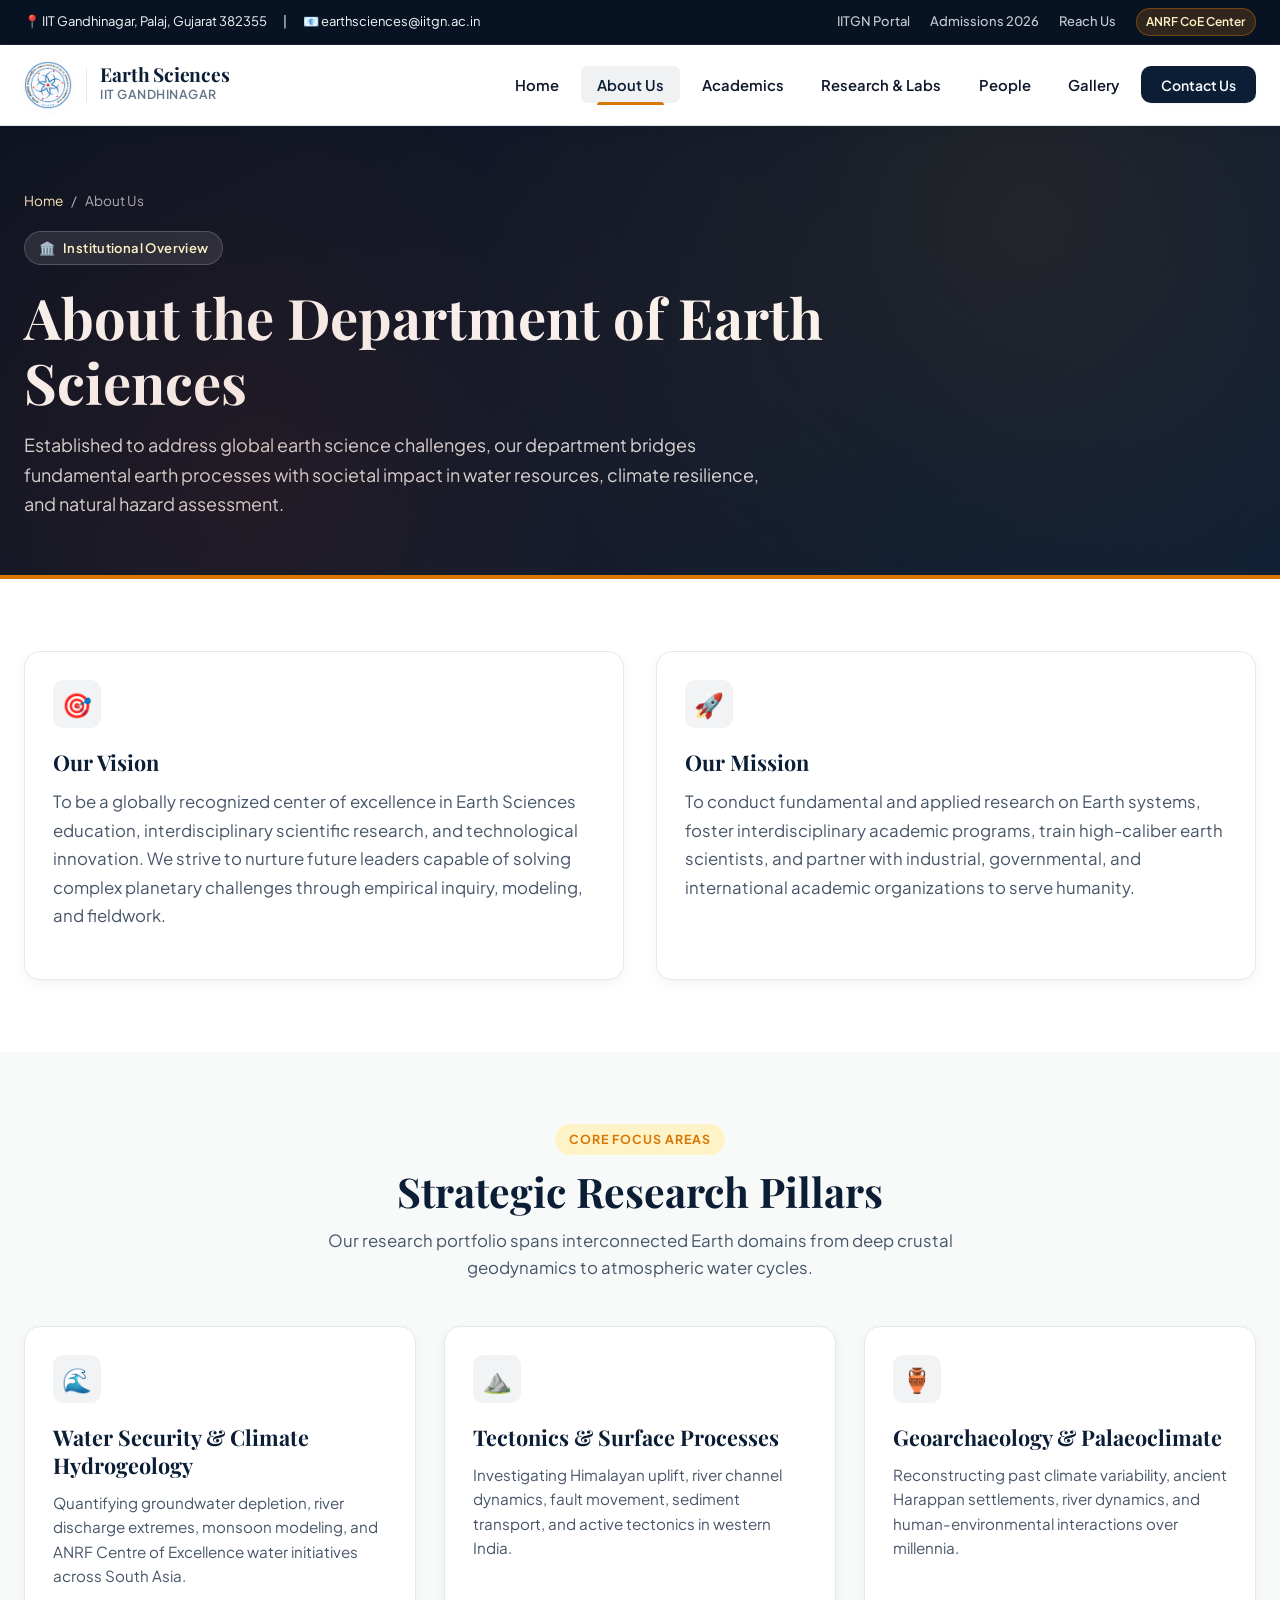
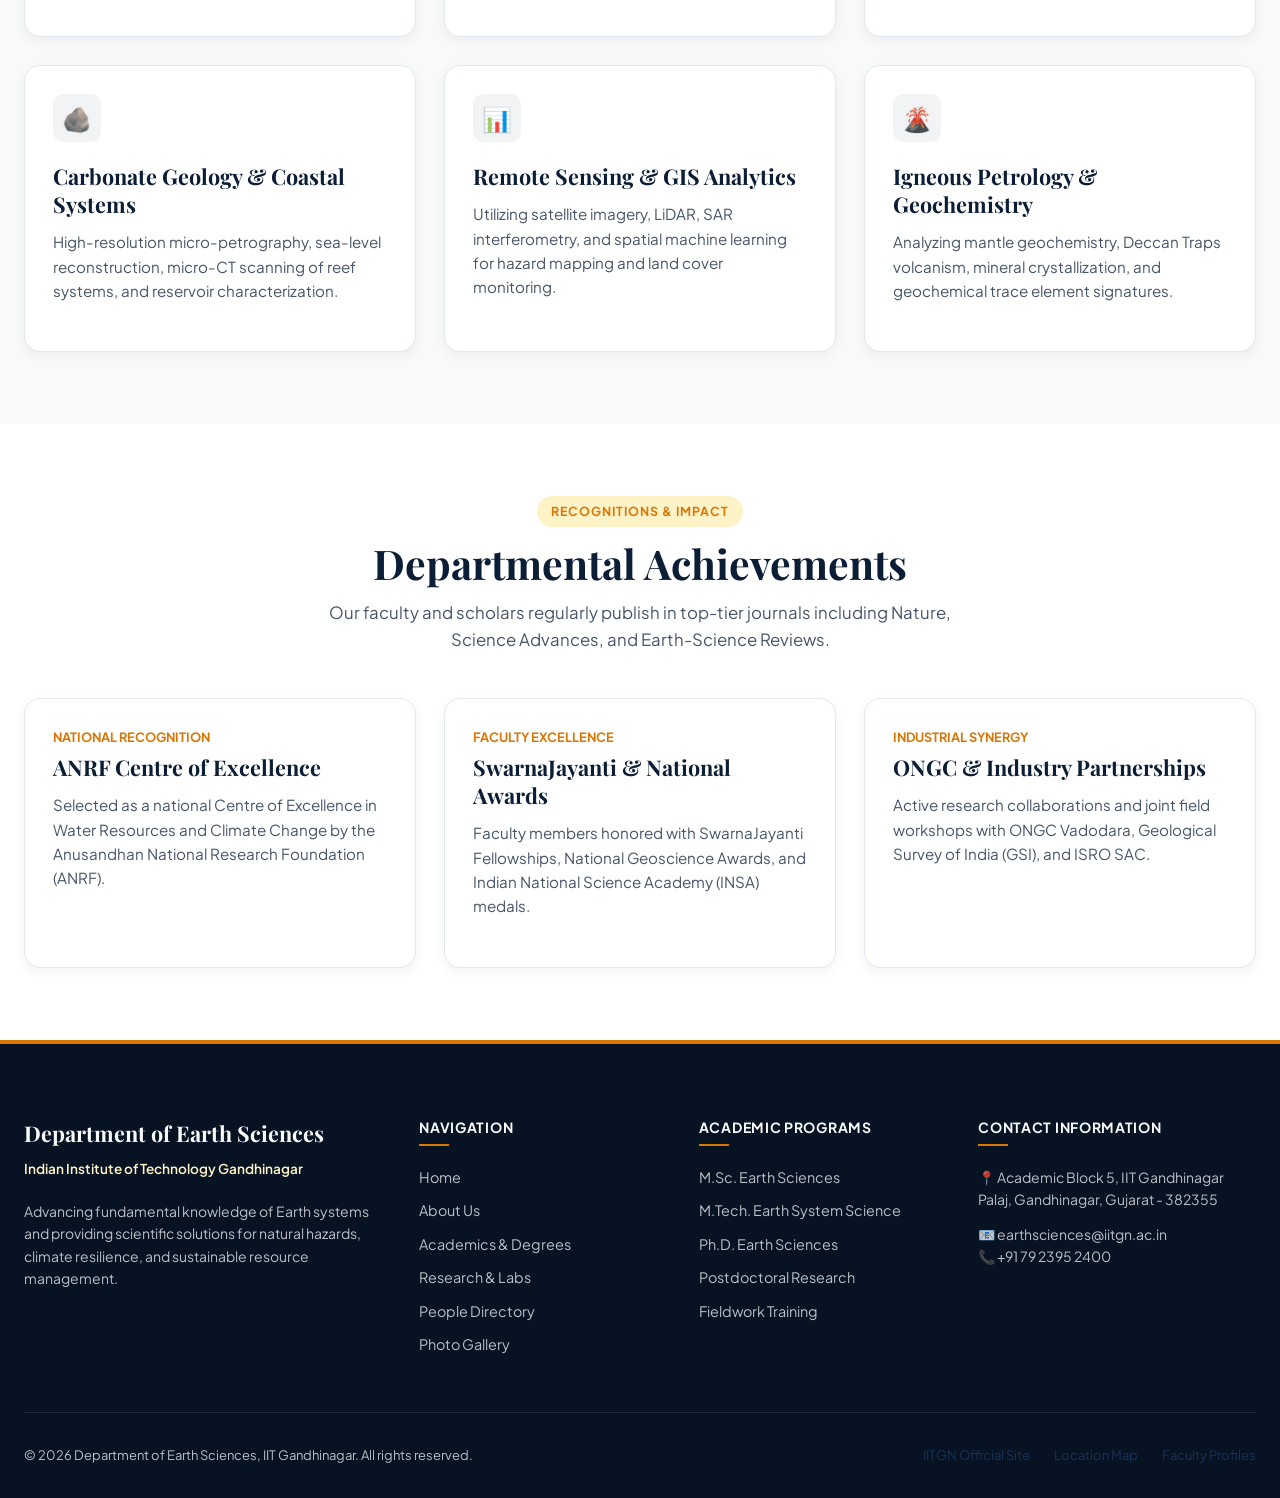
==== commit bfdd54e5: "Remove Geological Scroll Depth HUD widget from HTML, CSS, and JS" ====
--- a/about.html
+++ b/about.html
@@ -199,14 +199,6 @@
     </div>
   </section>
 
-  <!-- Geological Scroll Depth HUD Widget -->
-  <div class="depth-hud" id="depth-hud">
-    <div class="depth-hud-dot"></div>
-    <div class="depth-hud-text">
-      Strata: <span id="depth-layer">Crust / Topsoil</span> (<span id="depth-val">0m</span>)
-    </div>
-  </div>
-
   <!-- Institutional Site Footer -->
   <footer class="site-footer">
     <div class="container">
--- a/styles.css
+++ b/styles.css
@@ -878,44 +878,6 @@
   border: none;
 }
 
-/* Academic Depth & Geological HUD Widget */
-.depth-hud {
-  position: fixed;
-  bottom: 2rem;
-  right: 2rem;
-  background: rgba(12, 30, 54, 0.92);
-  border: 1px solid rgba(217, 119, 6, 0.4);
-  backdrop-filter: blur(12px);
-  color: var(--text-light);
-  padding: 0.75rem 1.25rem;
-  border-radius: var(--radius-full);
-  z-index: 999;
-  display: flex;
-  align-items: center;
-  gap: 0.85rem;
-  box-shadow: var(--shadow-lg);
-  font-size: 0.85rem;
-  font-weight: 600;
-  transition: var(--transition-fast);
-}
-
-.depth-hud:hover {
-  transform: translateY(-2px);
-  border-color: var(--accent-gold);
-}
-
-.depth-hud-dot {
-  width: 10px;
-  height: 10px;
-  border-radius: 50%;
-  background-color: var(--accent-gold);
-  box-shadow: 0 0 10px var(--accent-gold);
-}
-
-.depth-hud-text span {
-  color: var(--accent-gold-light);
-}
-
 /* Footer Template */
 footer.site-footer {
   background-color: var(--primary-navy-dark);
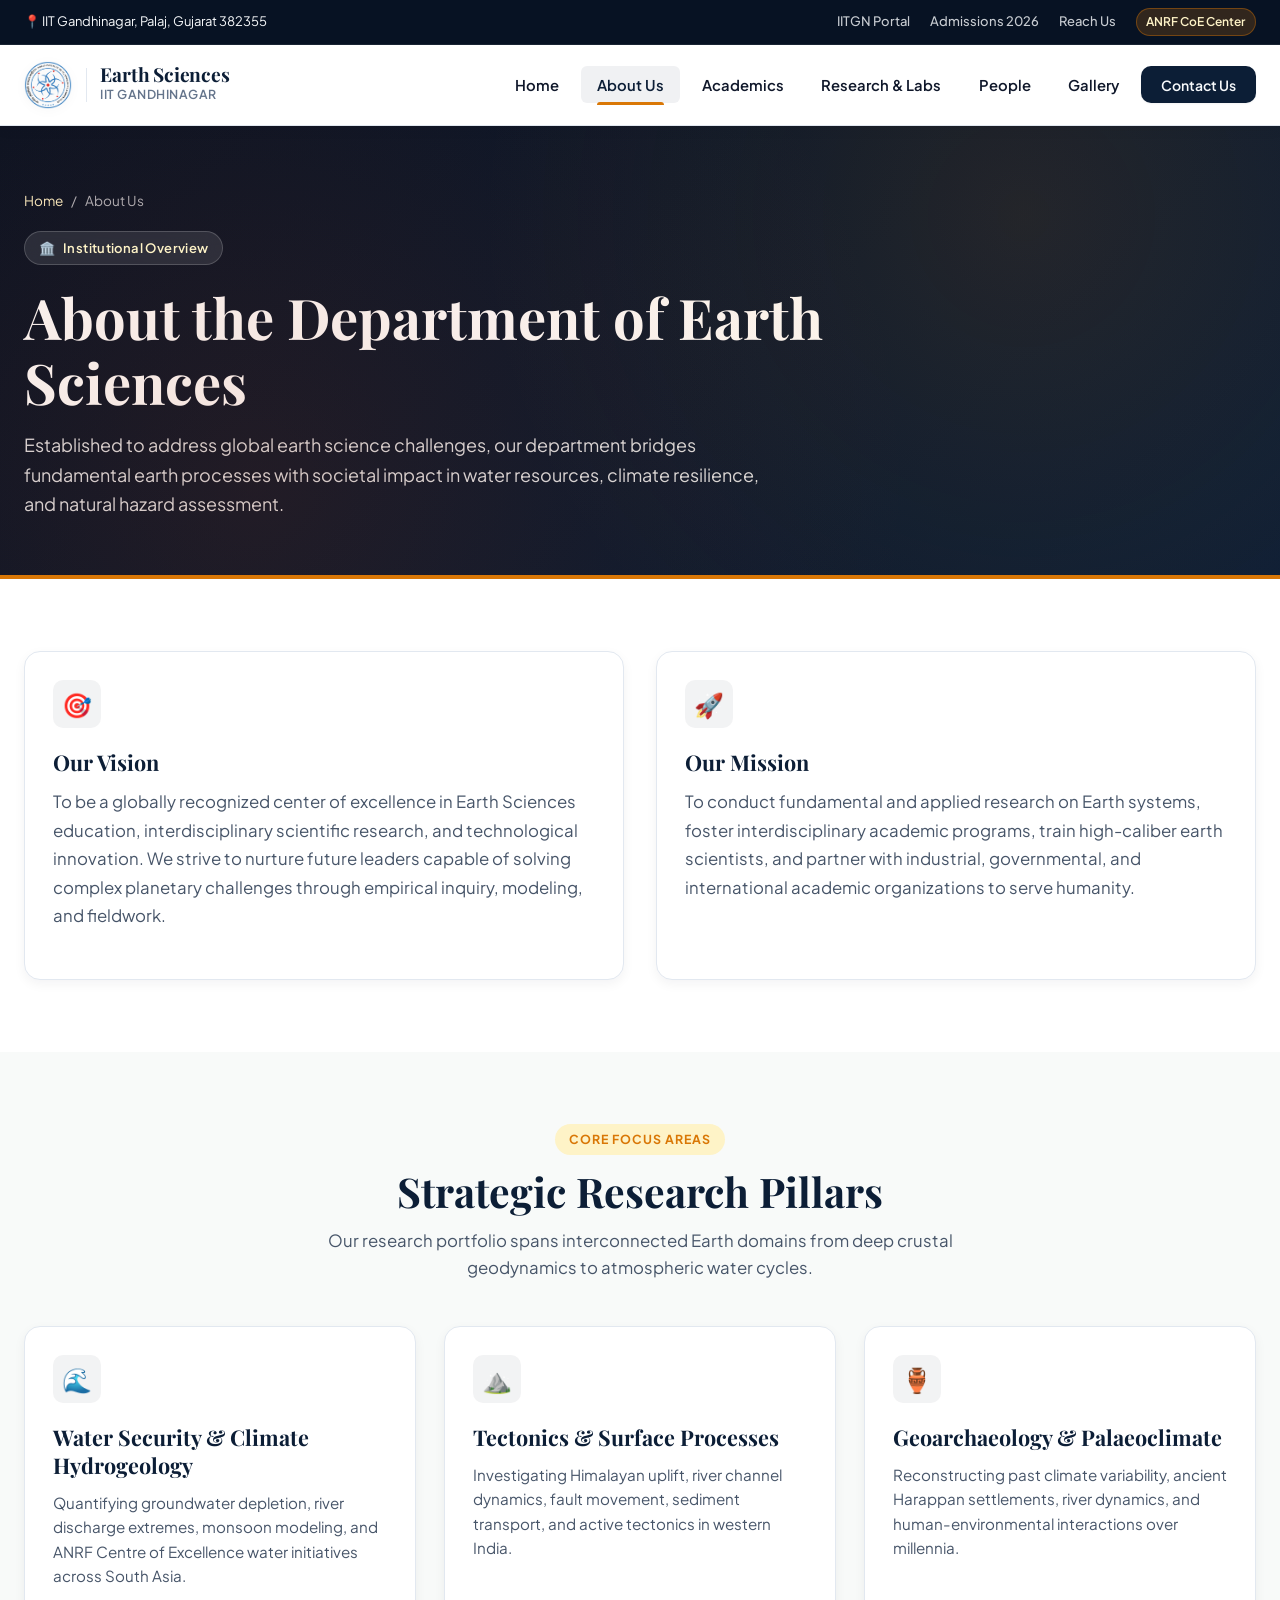
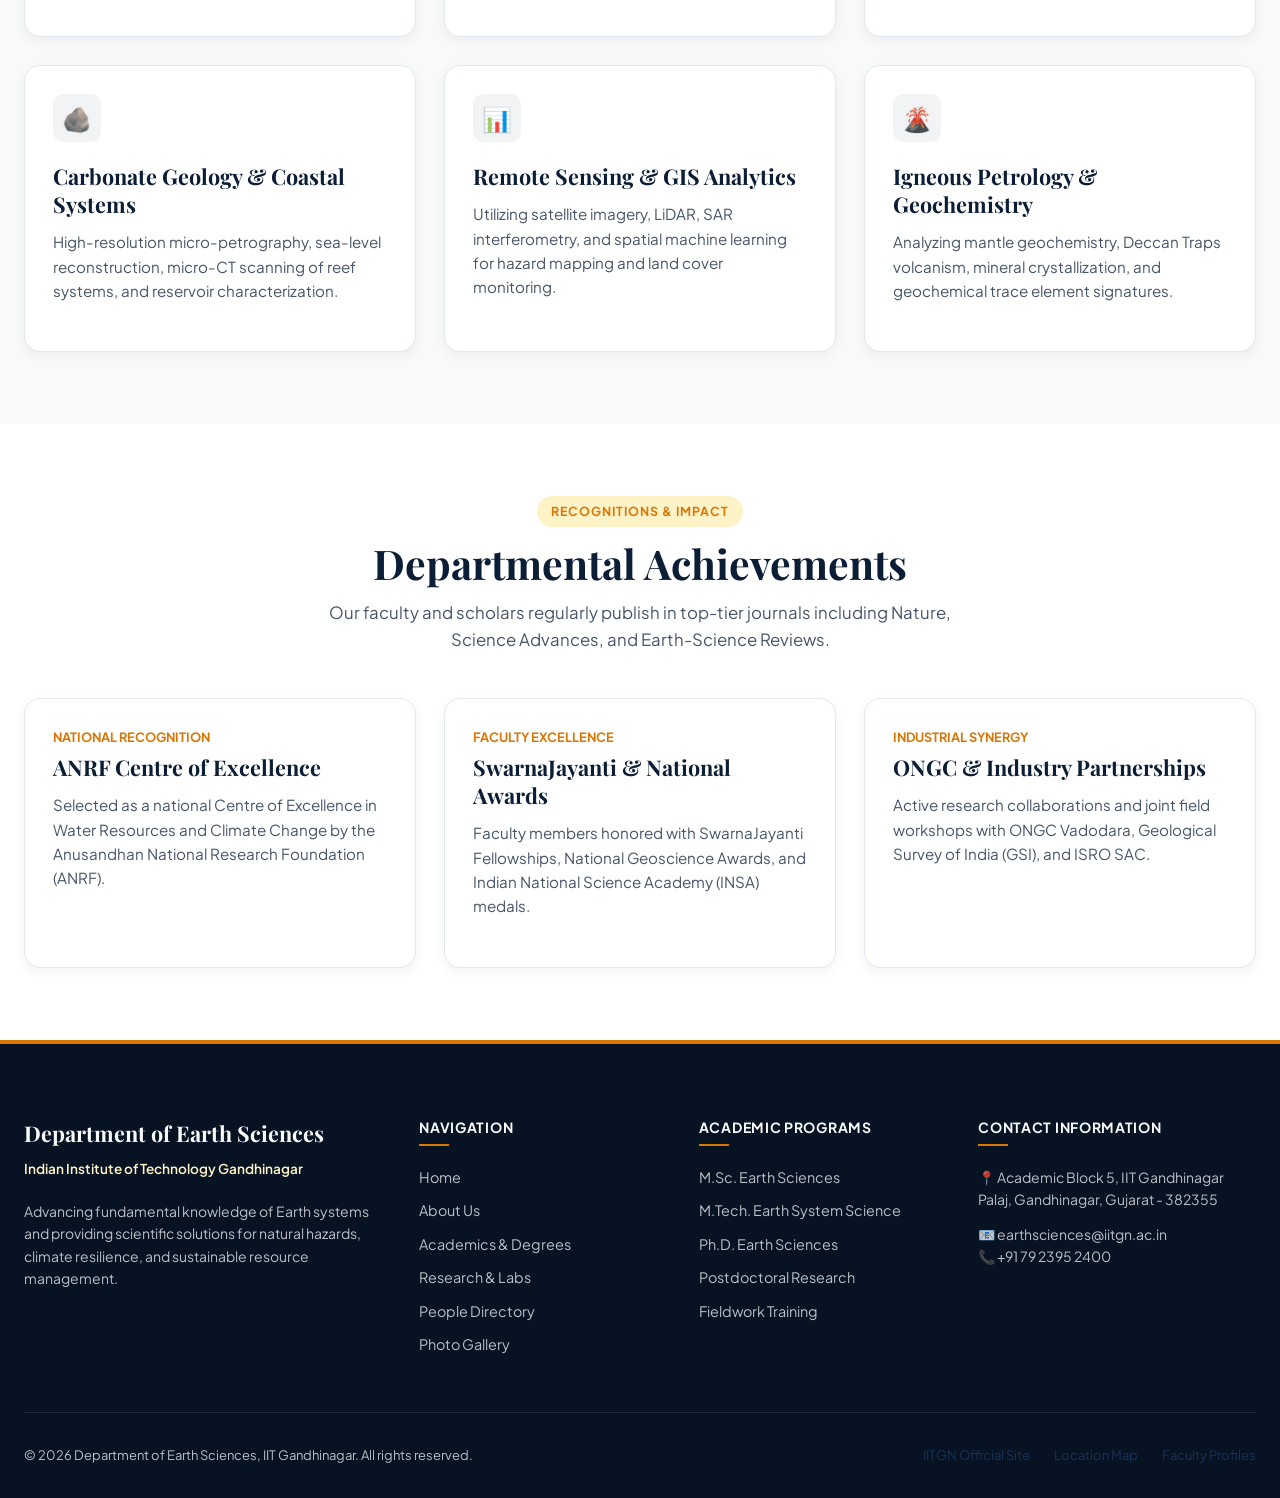
==== commit 724ab591: "Remove email address from top utility bar across all pages" ====
--- a/about.html
+++ b/about.html
@@ -14,8 +14,6 @@
     <div class="container">
       <div style="display: flex; gap: 1rem; align-items: center;">
         <span>📍 IIT Gandhinagar, Palaj, Gujarat 382355</span>
-        <span>|</span>
-        <span>📧 earthsciences@iitgn.ac.in</span>
       </div>
       <div class="top-bar-links">
         <a href="https://iitgn.ac.in" target="_blank">IITGN Portal</a>
